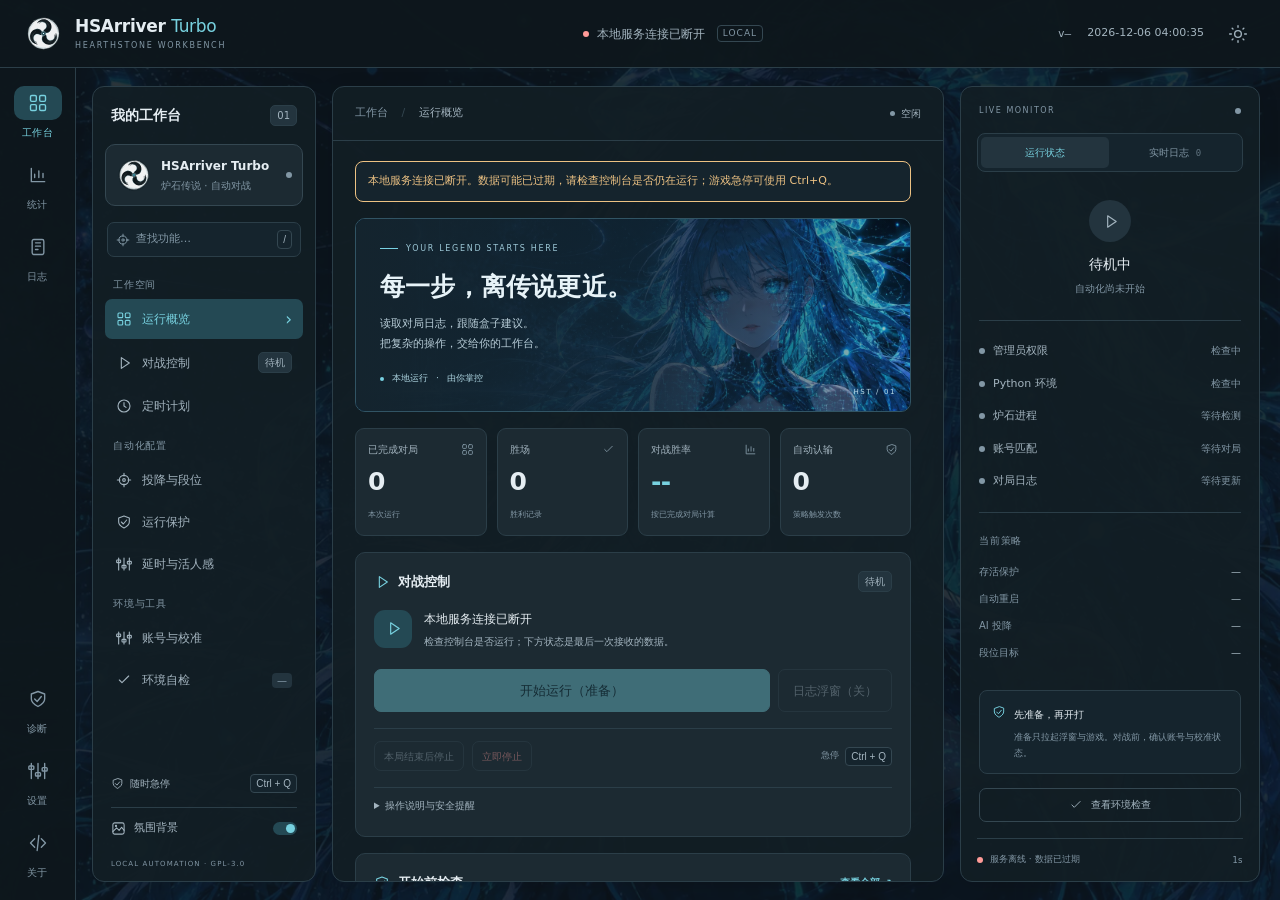
==== web/index.html @ f19032ee "docs: 标注公开库出处并纳入本地开发改动 本仓库为 HSLegendArriver 的衍生版本，上游来源： https://github.com/Donald-Yip/HSArriver-Turb" ====
<!DOCTYPE html>
<!-- Generated entry point: edit workbench.html/css/js, then run tools/build_web.py. -->
<html lang="zh-CN" data-theme="dark">
<head>
<meta charset="utf-8">
<meta name="viewport" content="width=device-width, initial-scale=1">
<meta name="theme-color" content="#10191e">
<meta name="description" content="HSArriver Turbo 炉石自动化本地工作台：对战控制、定时计划、环境检查与实时日志。">
<title>HSArriver Turbo · 工作台</title>
<link rel="icon" type="image/svg+xml" href="[data-uri]">
<style>/* OASX-inspired tinted surfaces, 8pt rhythm, and independent workbench panes. */
:root {
  color-scheme: dark;
  --bg: #0d161c;
  --header: rgba(14, 23, 29, .96);
  --panel: rgba(19, 30, 37, .94);
  --card: rgba(29, 43, 51, .96);
  --panel2: #23343e;
  --input: #15242d;
  --overlay: #2b3d48;
  --border: #344751;
  --border-soft: #2b3e48;
  --text: #e5edf2;
  --muted: #a3b4bf;
  --subtle: #8297a5;
  --accent: #77d1df;
  --accent-ink: #0c3039;
  --accent-soft: #244954;
  --green: #6fd6a4;
  --red: #ff9b98;
  --amber: #edc283;
  --blue: #86bff2;
  --gold: var(--accent);
  --gold-bright: var(--accent);
  --radius: 12px;
  --shadow: 0 4px 20px rgba(0, 0, 0, .12);
  --backdrop: url("[data-uri]");
}
:root[data-theme="light"] {
  color-scheme: light;
  --bg: #f0f5f7;
  --header: rgba(248, 251, 252, .97);
  --panel: rgba(246, 250, 251, .96);
  --card: rgba(255, 255, 255, .98);
  --panel2: #eaf0f3;
  --input: #f2f6f8;
  --overlay: #ffffff;
  --border: #c4d2da;
  --border-soft: #dae3e8;
  --text: #21333e;
  --muted: #536a78;
  --subtle: #647a88;
  --accent: #17667a;
  --accent-ink: #ffffff;
  --accent-soft: #dbeef2;
  --green: #18784b;
  --red: #bf3c39;
  --amber: #946017;
  --blue: #2866ad;
  --shadow: 0 3px 16px rgba(28, 48, 60, .045);
}
* { box-sizing: border-box; }
html, body { margin: 0; width: 100%; height: 100%; }
body { background: var(--bg); color: var(--text); font: 14px/1.5 "Segoe UI", "Microsoft YaHei", "PingFang SC", system-ui, sans-serif; overflow: hidden; -webkit-font-smoothing: antialiased; }
button, input, select, textarea { font: inherit; }
button { cursor: pointer; }
button, a, input, select, summary { -webkit-tap-highlight-color: transparent; }
button { color: inherit; }
a { color: var(--accent); text-decoration: none; }
a:hover { text-decoration: underline; }
button:focus-visible, a:focus-visible, summary:focus-visible { outline: 2px solid var(--accent); outline-offset: 4px; }
[hidden] { display: none !important; }
h1, h2, p { margin: 0; }
svg.icon { width: 20px; height: 20px; fill: none; stroke: currentColor; stroke-width: 1.65; stroke-linecap: round; stroke-linejoin: round; flex: none; }
.icon-defs { position: absolute; width: 0; height: 0; overflow: hidden; }
.app-backdrop { position: fixed; inset: 0; background: var(--backdrop) right center / cover no-repeat; opacity: .14; pointer-events: none; }
.skip-link { position: fixed; top: -100px; left: 80px; z-index: 200; padding: 12px 18px; background: var(--overlay); border-radius: 8px; }
.skip-link:focus { top: 12px; }
.app-header { position: relative; z-index: 2; height: 68px; display: flex; align-items: center; gap: 24px; padding: 0 24px; background: var(--header); border-bottom: 1px solid var(--border-soft); }
.brand { display: flex; align-items: center; gap: 12px; min-width: 264px; }
.brand-mark { position: relative; display: grid; place-items: center; width: 35px; height: 35px; font-size: 24px; font-weight: 750; line-height: 1; color: var(--accent); border: 1px solid var(--accent); border-radius: 10px; }
.brand-spark { position: absolute; width: 5px; height: 5px; border-radius: 2px; background: var(--accent); right: -3px; top: -2px; }
.brand strong { display: block; font-size: 17px; font-weight: 650; letter-spacing: -.3px; line-height: 1.3; }
.brand strong span { color: var(--accent); font-weight: 500; }
.brand-caption { display: block; margin-top: 3px; font-size: 8px; color: var(--subtle); letter-spacing: 1.7px; }
.header-center { margin: 0 auto; display: flex; align-items: center; gap: 8px; color: var(--muted); font-size: 12px; }
.connection-dot, .state-dot, .live-dot, .hero-dot { width: 6px; height: 6px; display: inline-block; border-radius: 50%; background: var(--subtle); flex: none; }
.connection-dot.online, .state-dot.ok, .live-dot.online { background: var(--green); }
.connection-dot.offline, .state-dot.bad { background: var(--red); }
.state-dot.warn { background: var(--amber); }
.local-tag { border: 1px solid var(--border); color: var(--subtle); font-size: 9px; letter-spacing: 1px; padding: 1px 5px; border-radius: 4px; margin-left: 4px; }
.header-right { display: flex; align-items: center; gap: 16px; }
.clock { color: var(--muted); font-size: 11px; font-variant-numeric: tabular-nums; white-space: nowrap; }
.ver-chip { color: var(--accent); font: 11px/1.4 Consolas, monospace; white-space: nowrap; }
.ver-chip.muted { color: var(--muted); }
.icon-button { width: 36px; height: 36px; display: inline-flex; align-items: center; justify-content: center; background: transparent; border: 1px solid transparent; border-radius: 8px; color: var(--muted); padding: 0; }
.icon-button:hover { color: var(--accent); background: var(--accent-soft); }
.mobile-menu { display: none; }
.app-layout { position: relative; display: flex; height: calc(100dvh - 68px); }
.nav-rail { width: 76px; flex: none; display: flex; flex-direction: column; justify-content: space-between; align-items: center; padding: 18px 8px 16px; background: var(--header); border-right: 1px solid var(--border-soft); }
.rail-main, .rail-bottom { display: flex; flex-direction: column; gap: 14px; width: 100%; }
.rail-item { border: 0; background: transparent; padding: 0; color: var(--subtle); display: flex; align-items: center; flex-direction: column; gap: 5px; min-height: 58px; }
.rail-item > span { display: flex; justify-content: center; align-items: center; width: 48px; height: 34px; border-radius: 10px; transition: background .15s; }
.rail-item small { font-size: 10px; letter-spacing: .2px; }
.rail-item:hover { color: var(--text); }
.rail-item:hover > span { background: var(--panel2); }
.rail-item.active { color: var(--accent); }
.rail-item.active > span { background: var(--accent-soft); }
.workbench-layout { display: grid; grid-template-columns: 224px minmax(0, 1fr) 300px; gap: 16px; padding: 18px 20px 18px 16px; width: calc(100% - 76px); min-width: 0; }
.workbench-layout.logs-wide { grid-template-columns: 224px minmax(0, 1fr); }
.panel { min-width: 0; border: 1px solid var(--border-soft); border-radius: var(--radius); background: var(--panel); box-shadow: var(--shadow); }
.catalog { padding: 18px 12px 12px; display: flex; flex-direction: column; min-height: 0; overflow-y: auto; }
.catalog-heading { display: flex; align-items: center; justify-content: space-between; padding: 0 6px 18px; }
.catalog-heading h2 { font-size: 14px; font-weight: 600; }
.quiet-tag { padding: 2px 6px; background: var(--panel2); border: 1px solid var(--border-soft); border-radius: 5px; font-size: 10px; color: var(--muted); font-weight: 400; white-space: nowrap; }
.script-tile { display: flex; align-items: center; gap: 9px; border: 1px solid var(--border); background: var(--card); border-radius: 10px; width: 100%; padding: 12px 10px; text-align: left; }
.script-tile:hover { border-color: var(--accent); }
.script-logo { display: grid; place-items: center; width: 32px; height: 34px; border: 1px solid var(--border); border-radius: 7px; font-size: 12px; font-weight: 700; color: var(--accent); background: var(--accent-soft); }
.script-copy { flex: 1; min-width: 0; }
.script-copy strong { font-size: 12px; font-weight: 600; display: block; }
.script-copy small { display: block; font-size: 10px; color: var(--subtle); margin-top: 3px; }
.catalog-search { display: flex; align-items: center; gap: 6px; margin: 16px 2px 10px; padding: 7px 8px; background: var(--input); border: 1px solid var(--border-soft); border-radius: 7px; color: var(--subtle); }
.catalog-search .icon { width: 14px; height: 14px; }
.catalog-search input { width: 100%; min-width: 0; border: 0; padding: 0; background: transparent; outline: 0; font-size: 11px; color: var(--text); }
.catalog-search:focus-within { border-color: var(--accent); }
kbd { font: 10px/1.5 "Segoe UI", sans-serif; padding: 1px 5px; background: var(--input); border: 1px solid var(--border); border-radius: 4px; color: var(--muted); white-space: nowrap; }
.catalog-group { margin-top: 10px; }
.group-label { display: block; color: var(--subtle); font-size: 10px; font-weight: 500; letter-spacing: .8px; margin: 0 8px 7px; }
.nav-item { width: 100%; display: flex; align-items: center; gap: 10px; border: 1px solid transparent; border-radius: 7px; background: transparent; text-align: left; padding: 10px 10px; margin: 2px 0; font-size: 12px; color: var(--muted); }
.nav-item .icon { width: 16px; height: 16px; }
.nav-item:hover { background: var(--panel2); color: var(--text); }
.nav-item.active { background: var(--accent-soft); color: var(--accent); }
.nav-arrow, .nav-item .quiet-tag, .nav-badge, .nav-marker { margin-left: auto; }
.nav-arrow { font-size: 17px; line-height: 1; }
.nav-badge { font-size: 10px; background: var(--panel2); border-radius: 4px; color: var(--subtle); padding: 0 5px; }
.nav-badge.bad { color: var(--red); }
.nav-badge.ok { color: var(--green); }
.nav-marker { width: 5px; height: 5px; border-radius: 50%; background: var(--accent); }
.nav-empty { font-size: 12px; color: var(--subtle); text-align: center; padding: 28px 4px; }
.catalog-footer { margin-top: auto; padding: 24px 6px 0; }
.shortcut-note { display: flex; align-items: center; gap: 6px; color: var(--muted); font-size: 10px; padding-bottom: 14px; border-bottom: 1px solid var(--border-soft); }
.shortcut-note .icon { width: 13px; height: 13px; }
.shortcut-note kbd { margin-left: auto; }
.appearance-toggle { display: flex; width: 100%; align-items: center; gap: 8px; padding: 12px 0 6px; background: none; border: 0; color: var(--muted); font-size: 11px; }
.appearance-toggle .icon { width: 15px; height: 15px; }
.mini-switch { width: 24px; height: 13px; border-radius: 20px; background: var(--border); margin-left: auto; position: relative; }
.mini-switch::after { content: ""; position: absolute; background: var(--muted); width: 9px; height: 9px; border-radius: 50%; top: 2px; left: 2px; transition: left .15s; }
.appearance-toggle[aria-pressed="true"] .mini-switch { background: var(--accent-soft); }
.appearance-toggle[aria-pressed="true"] .mini-switch::after { left: 13px; background: var(--accent); }
.catalog-credit { padding-top: 16px; font-size: 7px; letter-spacing: 1.1px; color: var(--subtle); }
.workspace { display: flex; flex-direction: column; min-height: 0; overflow: hidden; }
.workspace-heading { display: flex; align-items: center; justify-content: space-between; gap: 12px; min-height: 54px; padding: 0 22px; border-bottom: 1px solid var(--border-soft); flex: none; }
.breadcrumb { font-size: 11px; color: var(--subtle); white-space: nowrap; }
.breadcrumb span { margin: 0 10px; color: var(--border); }
.breadcrumb b { font-weight: 500; color: var(--muted); }
.pill { display: flex; align-items: center; gap: 6px; font-size: 10px; color: var(--muted); white-space: nowrap; }
.pill .dot { width: 5px; height: 5px; border-radius: 50%; background: var(--subtle); flex: none; }
.pill.waiting .dot { background: var(--blue); }
.pill.playing .dot, .pill.finished .dot { background: var(--green); }
.pill.stopping .dot { background: var(--amber); }
.pill.playing .dot { animation: pulse 1.8s infinite; }
.workspace-scroll { padding: 20px 22px 12px; flex: 1; min-height: 0; overflow: auto; scrollbar-gutter: stable; scroll-behavior: smooth; }
.workspace-scroll > [data-view], .workspace-scroll > .card { margin-bottom: 16px; }
.view-heading { padding: 3px 0 24px; }
.view-heading h1 { font-size: 24px; font-weight: 600; letter-spacing: -.5px; margin: 7px 0; }
.view-heading p { font-size: 12px; color: var(--muted); }
.eyebrow { font-size: 9px; letter-spacing: 1.5px; font-weight: 500; color: var(--subtle); }
.hero { position: relative; min-height: 194px; overflow: hidden; border-radius: 10px; border: 1px solid #315464; background: #102330; padding: 24px; color: #e7f3f8; }
.hero::before { content: ""; position: absolute; inset: 0; background: var(--backdrop) 72% 42% / cover no-repeat; opacity: .8; }
.hero::after { content: ""; position: absolute; inset: 0; background: linear-gradient(90deg, #14242e 0%, rgba(18, 36, 48, .97) 24%, rgba(17, 38, 53, .8) 54%, rgba(14, 30, 43, .05) 100%); }
.hero-copy { position: relative; z-index: 1; max-width: 86%; }
.hero .eyebrow { display: flex; align-items: center; gap: 8px; font-size: 8px; color: #9cc7d6; letter-spacing: 1.7px; }
.tiny-line { display: inline-block; width: 18px; height: 1px; background: #78d1e2; }
.hero h1 { margin: 14px 0 10px; font-size: 25px; font-weight: 600; letter-spacing: .2px; line-height: 1.4; }
.hero p { color: #b8cdd8; font-size: 11px; line-height: 1.85; }
.hero-meta { margin-top: 18px; display: flex; align-items: center; gap: 8px; font-size: 9px; color: #acd3df; }
.hero-dot { width: 4px; height: 4px; background: #78d1e2; }
.hero-watermark { position: absolute; z-index: 1; right: 14px; bottom: 13px; color: #bbdce8; font-size: 7px; letter-spacing: 1.6px; }
.metrics { display: grid; grid-template-columns: repeat(4, minmax(0, 1fr)); gap: 10px; }
.metric { background: var(--card); border: 1px solid var(--border-soft); padding: 13px 12px 12px; border-radius: 9px; }
.metric-label { display: flex; align-items: center; justify-content: space-between; gap: 4px; font-size: 10px; color: var(--muted); }
.metric-label .icon { width: 13px; height: 13px; color: var(--subtle); }
.metric strong { display: block; font-size: 25px; font-weight: 600; letter-spacing: -.6px; margin: 6px 0 2px; font-variant-numeric: tabular-nums; }
.metric:nth-child(3) strong { color: var(--accent); }
.metric-caption { color: var(--subtle); font-size: 8px; }
.card { border-radius: 10px; border: 1px solid var(--border-soft); background: var(--card); padding: 18px; min-width: 0; }
.card-title { display: flex; align-items: center; justify-content: space-between; flex-wrap: wrap; gap: 10px; margin-bottom: 16px; font-size: 13px; font-weight: 600; letter-spacing: 0; }
.card-title > span:first-child { display: inline-flex; align-items: center; gap: 8px; }
.card-title .icon { width: 16px; height: 16px; color: var(--accent); }
.control-message { display: flex; align-items: center; gap: 12px; margin: 4px 0 20px; }
.control-message strong { font-size: 12px; font-weight: 500; }
.control-message p { margin-top: 5px; font-size: 10px; color: var(--muted); }
.control-orb { display: flex; align-items: center; justify-content: center; width: 38px; height: 38px; border-radius: 11px; background: var(--accent-soft); color: var(--accent); flex: none; }
.control-orb .icon { width: 17px; height: 17px; }
.control-orb.running { color: var(--green); }
.btn { min-height: 38px; padding: 8px 14px; border: 1px solid transparent; border-radius: 7px; display: inline-flex; align-items: center; justify-content: center; gap: 8px; font-size: 12px; font-weight: 500; transition: background .12s, border-color .12s; color: var(--text); background: var(--panel2); }
.btn:hover { text-decoration: none; background: var(--overlay); }
.btn-primary { background: var(--accent); color: var(--accent-ink); border-color: var(--accent); }
.btn-primary:hover:not(:disabled) { filter: brightness(1.08); background: var(--accent); }
.btn-ghost { background: transparent; color: var(--muted); border-color: var(--border); }
.btn-ghost:hover:not(:disabled) { color: var(--text); border-color: var(--accent); background: var(--accent-soft); }
.btn-danger { border-color: var(--border); background: transparent; color: var(--red); }
.btn-danger:hover:not(:disabled) { border-color: var(--red); }
.btn-warn { color: var(--amber); border-color: var(--border); }
.btn-big { min-height: 43px; padding: 10px 22px; font-size: 13px; }
.btn-small { min-height: 30px; padding: 5px 9px; font-size: 10px; }
.btn:disabled, button:disabled { cursor: not-allowed; opacity: .4; filter: none; }
.btn-row { display: flex; align-items: center; gap: 8px; flex-wrap: wrap; }
.control-actions .btn-primary { flex: 1; }
.control-actions .btn-ghost { min-height: 43px; }
.control-secondary { border-top: 1px solid var(--border-soft); margin-top: 16px; padding-top: 12px; display: flex; align-items: center; justify-content: space-between; gap: 10px; flex-wrap: wrap; }
.emergency-key { font-size: 9px; color: var(--subtle); display: flex; align-items: center; gap: 6px; }
.text-button { background: none; border: 0; padding: 3px 0; color: var(--accent); font-size: 10px; }
.text-button:hover { text-decoration: underline; }
.help-details { border-top: 1px solid var(--border-soft); margin-top: 16px; padding-top: 10px; font-size: 10px; color: var(--muted); }
.help-details summary { cursor: pointer; min-height: 20px; }
.help-details p { padding-top: 8px; line-height: 1.8; font-size: 11px; }
.readiness-list { margin: -6px 0 -8px; }
.readiness-item { display: flex; align-items: center; gap: 10px; width: 100%; padding: 12px 0; border: 0; border-bottom: 1px solid var(--border-soft); background: none; text-align: left; }
.readiness-item:last-child { border-bottom: 0; }
.readiness-item:hover strong { color: var(--accent); }
.step-index { display: grid; place-items: center; flex: none; width: 26px; height: 28px; border: 1px solid var(--border); border-radius: 6px; font: 10px Consolas, monospace; color: var(--subtle); }
.step-index.ok { border-color: var(--green); color: var(--green); }
.step-index.bad { border-color: var(--red); color: var(--red); }
.readiness-item > span:nth-child(2) { flex: 1; min-width: 0; }
.readiness-item strong { font-size: 11px; font-weight: 500; display: block; }
.readiness-item small { display: block; margin-top: 3px; font-size: 9px; color: var(--subtle); }
.step-status { font-size: 9px; color: var(--subtle); white-space: nowrap; }
.step-status.ok { color: var(--green); }
.step-status.bad { color: var(--red); }
.chevron { font-size: 18px; color: var(--subtle); }
.current-config { display: flex; align-items: center; justify-content: space-between; gap: 12px; }
.current-config > div { min-width: 0; }
.current-config .eyebrow { font-size: 7px; letter-spacing: 1.4px; }
.current-config strong { font-size: 11px; font-weight: 500; display: block; margin: 5px 0 4px; }
.path-text { display: block; overflow: hidden; text-overflow: ellipsis; white-space: nowrap; font-size: 9px; color: var(--subtle); }
.field { display: block; margin-bottom: 16px; min-width: 0; }
.field-label { display: block; margin-bottom: 7px; font-size: 12px; font-weight: 500; color: var(--text); }
.field-hint { display: block; margin-top: 7px; font-size: 10px; color: var(--muted); line-height: 1.75; overflow-wrap: anywhere; }
.field-hint.ok { color: var(--green); }
.field-hint.bad { color: var(--red); }
input[type="text"], input[type="datetime-local"], input[type="number"], select, textarea, .log-filter-row input { width: 100%; color: var(--text); background: var(--input); border: 1px solid var(--border); border-radius: 7px; padding: 10px 11px; font-size: 12px; outline: none; transition: border-color .15s; }
input::placeholder, textarea::placeholder { color: var(--subtle); opacity: 1; }
input:focus, select:focus, textarea:focus { border-color: var(--accent); box-shadow: 0 0 0 2px var(--accent-soft); }
input:disabled, select:disabled { opacity: .5; cursor: not-allowed; }
input[type="checkbox"] { accent-color: var(--accent); width: 14px; height: 14px; margin: 0; flex: none; }
.input-row { display: flex; gap: 8px; }
.input-row input { flex: 1; min-width: 0; }
.input-row .btn { white-space: nowrap; }
.form-grid { display: grid; grid-template-columns: repeat(2, minmax(0, 1fr)); gap: 0 16px; }
.form-grid .full { grid-column: 1 / -1; }
.optional { color: var(--subtle); font-size: 10px; font-weight: 400; margin-left: 4px; }
.status-note { font-size: 10px; color: var(--muted); margin-top: 16px; border: 1px solid var(--border-soft); padding: 10px 12px; border-radius: 7px; background: var(--input); line-height: 1.75; overflow-wrap: anywhere; }
.hint-line { font-size: 11px; color: var(--muted); margin-top: 12px; line-height: 1.8; }
.section-description { color: var(--muted); font-size: 11px; margin: -4px 0 20px; }
.switch-label { display: inline-flex; align-items: center; gap: 8px; font-size: 11px; font-weight: 400; color: var(--muted); cursor: pointer; }
.switch-label input[role="switch"] { appearance: none; width: 32px; height: 19px; border: 1px solid var(--border); border-radius: 999px; background: var(--input); position: relative; cursor: pointer; }
.switch-label input[role="switch"]::after { content: ""; position: absolute; width: 11px; height: 11px; border-radius: 50%; background: var(--subtle); top: 3px; left: 3px; transition: left .15s; }
.switch-label input:checked { background: var(--accent-soft); border-color: var(--accent); }
.switch-label input:checked::after { left: 16px; background: var(--accent); }
.toggle-row { display: flex; align-items: center; justify-content: space-between; margin-bottom: 16px; padding-top: 8px; }
.toggle-row strong { font-size: 12px; font-weight: 500; }
.toggle-row small { display: block; font-size: 10px; color: var(--muted); margin-top: 3px; }
.calibration-visual { height: 130px; margin: 4px 0 16px; position: relative; border-radius: 6px; background: var(--input); display: flex; align-items: center; justify-content: center; flex-direction: column; gap: 10px; color: var(--accent); }
.calibration-visual .icon { width: 30px; height: 30px; stroke-width: 1; }
.calibration-visual > span:not(.calibration-corner) { color: var(--subtle); font-size: 10px; letter-spacing: .6px; }
.calibration-corner { position: absolute; width: 14px; height: 14px; border: solid var(--accent); opacity: .65; }
.calibration-corner.tl { top: 15px; left: 15px; border-width: 1px 0 0 1px; }.calibration-corner.tr { top: 15px; right: 15px; border-width: 1px 1px 0 0; }.calibration-corner.bl { bottom: 15px; left: 15px; border-width: 0 0 1px 1px; }.calibration-corner.br { bottom: 15px; right: 15px; border-width: 0 1px 1px 0; }
.key-guide { display: flex; flex-wrap: wrap; gap: 18px; margin-top: 16px; color: var(--muted); font-size: 10px; }
.schedule-intro { display: flex; align-items: center; gap: 16px; margin: 4px 0 26px; color: var(--muted); font-size: 12px; }
.schedule-intro .icon { width: 34px; height: 34px; color: var(--accent); stroke-width: 1.3; }
.schedule-intro strong { color: var(--text); font-weight: 500; }
.subrow, .countdown-row { display: flex; gap: 10px; flex-wrap: wrap; font-size: 11px; color: var(--muted); margin-top: 12px; }
.chip { display: inline-flex; padding: 4px 7px; border: 1px solid var(--border); border-radius: 5px; color: var(--accent); font-size: 10px; font-weight: 400; }
.chip.amber { color: var(--amber); }
.banner { border-radius: 8px; padding: 10px 12px; margin-bottom: 16px; display: flex; gap: 10px; align-items: flex-start; font-size: 11px; line-height: 1.7; background: var(--input); }
.banner-warn { border: 1px solid var(--amber); color: var(--amber); }
.banner-err { border: 1px solid var(--red); color: var(--red); }
.banner-ok { border: 1px solid var(--green); color: var(--green); }
.banner b { font-weight: 600; }
.check-list { display: flex; flex-direction: column; gap: 8px; margin-top: 16px; }
.check-item { display: grid; grid-template-columns: 18px minmax(100px, 1fr); gap: 4px 8px; border: 1px solid var(--border-soft); border-left: 2px solid var(--border); border-radius: 7px; padding: 10px; font-size: 11px; background: var(--input); }
.check-item.ok { border-left-color: var(--green); }.check-item.warn { border-left-color: var(--amber); }.check-item.bad { border-left-color: var(--red); }
.check-label { color: var(--text); font-weight: 500; }.check-detail, .check-hint { grid-column: 2 / -1; color: var(--muted); overflow-wrap: anywhere; font-size: 10px; }
.check-hint { color: var(--amber); }.check-item.bad .check-hint { color: var(--red); }
.check-admin-action { grid-column: 2 / -1; display: flex; align-items: center; gap: 10px; flex-wrap: wrap; margin-top: 6px; }
.check-admin-action > span { font-size: 10px; color: var(--muted); }
.surrender-decks { display: flex; flex-direction: column; gap: 12px; margin-bottom: 16px; }
.sdeck { background: var(--input); border: 1px solid var(--border-soft); border-radius: 8px; padding: 12px; }
.sdeck.bad { border-color: var(--red); }.sdeck.collapsed { padding: 10px 12px; }
.sdeck-head { display: flex; align-items: center; flex-wrap: wrap; gap: 8px; margin-bottom: 12px; min-width: 0; }.sdeck.collapsed .sdeck-head { margin-bottom: 0; }
.sdeck-toggle, .scond-del { background: var(--panel2); color: var(--muted); border: 1px solid var(--border); border-radius: 5px; width: 24px; height: 26px; padding: 0; }
.sdeck-toggle:hover { color: var(--accent); }.scond-del:hover { color: var(--red); }
.sdeck-title { font-size: 11px; color: var(--text); font-weight: 500; max-width: 65%; overflow: hidden; text-overflow: ellipsis; white-space: nowrap; }
.sdeck-summary { display: none; width: 100%; font-size: 10px; color: var(--muted); overflow: hidden; text-overflow: ellipsis; white-space: nowrap; order: 2; }
.sdeck.collapsed .sdeck-summary { display: block; }.sdeck.collapsed .sdeck-body { display: none; }
.sdeck-hit { font-size: 10px; color: var(--red); }.sdeck-head > .btn { margin-left: auto; }
.sdeck-row { display: flex; gap: 10px; flex-wrap: wrap; }.sdeck-row .field { margin-bottom: 10px; }.sdeck-row .grow { flex: 1; min-width: 140px; }
.sdeck-empty { color: var(--subtle); font-size: 11px; padding: 14px 4px; }
.sgroup { border: 1px solid var(--border-soft); border-radius: 7px; padding: 8px; background: var(--panel); }
.sgroup[data-depth="0"] { border: 0; padding: 0; background: transparent; }
.sgroup-head { display: flex; align-items: center; flex-wrap: wrap; gap: 6px; margin-bottom: 8px; }
.sgroup-op { width: auto; padding: 6px 8px; font-size: 11px; }.sgroup-tip { color: var(--amber); font-size: 9px; }.sgroup-spacer { flex: 1; }
.sgroup-body { display: flex; flex-direction: column; gap: 8px; padding-left: 8px; border-left: 1px solid var(--border); }
.scond { display: grid; grid-template-columns: minmax(120px, 1fr) 26px; gap: 7px; padding: 9px; background: var(--card); border: 1px solid var(--border-soft); border-radius: 7px; }
.scond > select, .scard-wrap, .scond-turn { grid-column: 1; }.scond-del { grid-column: 2; grid-row: 1; }
.scond select, .scond input { padding: 7px 8px; font-size: 11px; }.scond-type { width: 100%; }
.scard-wrap { position: relative; display: flex; flex-wrap: wrap; align-items: center; gap: 5px; min-width: 0; }.scard-wrap input { flex: 1; min-width: 90px; }
.scond-id { font: 9px Consolas, monospace; color: var(--muted); }.scond-id.hit { color: var(--green); }.scond-multi { color: var(--amber); font-size: 9px; }
.scond-turn { display: flex; align-items: center; gap: 5px; color: var(--muted); font-size: 10px; }.scond-turn input { width: 58px; }
.scond-badge { color: var(--amber); font-size: 10px; }.scond-raw { font: 9px Consolas, monospace; overflow-wrap: anywhere; }.scond-note { font-size: 9px; color: var(--muted); }
.scard-menu { position: absolute; z-index: 30; top: 100%; left: 0; right: 0; display: none; margin-top: 4px; background: var(--overlay); border: 1px solid var(--border); border-radius: 8px; max-height: 240px; overflow: auto; box-shadow: var(--shadow); }.scard-menu.open { display: block; }
.scard-item { display: flex; justify-content: space-between; gap: 8px; padding: 9px; font-size: 11px; cursor: pointer; border-bottom: 1px solid var(--border-soft); }.scard-item:hover, .scard-item.active { background: var(--accent-soft); }
.scard-item .cname { overflow: hidden; text-overflow: ellipsis; }.scard-item .cid { color: var(--subtle); font-size: 9px; }.scard-empty, .scard-loading { color: var(--muted); font-size: 11px; padding: 12px; }
.surrender-json { margin-top: 16px; }.surrender-json textarea { min-height: 220px; font: 11px/1.7 Consolas, monospace; resize: vertical; margin-bottom: 8px; }
.surrender-status .sd { display: block; color: var(--muted); }.surrender-status .ok { color: var(--green); }.surrender-status .no { color: var(--muted); }.surrender-status .fire { color: var(--red); }
.monitor { display: flex; flex-direction: column; min-height: 0; padding: 18px 16px 0; overflow: hidden; }
.monitor-heading { display: flex; justify-content: space-between; align-items: center; margin: 0 2px 16px; }.monitor-heading .eyebrow { font-size: 8px; }
.segmented-tabs { display: flex; padding: 3px; border: 1px solid var(--border-soft); background: var(--input); border-radius: 8px; gap: 3px; flex: none; }
.segmented-tabs button { flex: 1; border: 0; background: none; color: var(--subtle); font-size: 10px; border-radius: 5px; padding: 8px 4px; white-space: nowrap; }.segmented-tabs button.active { background: var(--panel2); color: var(--accent); }.segmented-tabs button:hover { color: var(--text); }
.segmented-tabs button span { font: 9px Consolas, monospace; margin-left: 3px; opacity: .7; }
.monitor-scroll { min-height: 0; overflow: auto; padding: 0 2px; flex: 1; }
.monitor-session { text-align: center; padding: 28px 0 24px; border-bottom: 1px solid var(--border-soft); }.monitor-session-icon { width: 42px; height: 42px; display: flex; align-items: center; justify-content: center; border-radius: 50%; background: var(--panel2); color: var(--muted); margin: 0 auto 12px; }.monitor-session-icon .icon { width: 17px; height: 17px; }
.monitor-session strong { display: block; font-size: 14px; font-weight: 500; }.monitor-session p { color: var(--subtle); font-size: 10px; margin-top: 6px; }
.health-rows { padding: 14px 0; border-bottom: 1px solid var(--border-soft); }.health-rows > div { display: flex; align-items: baseline; gap: 10px; justify-content: space-between; padding: 8px 0; font-size: 11px; }.health-rows > div > span { display: flex; align-items: center; gap: 8px; color: var(--muted); flex: none; }.health-rows b { color: var(--subtle); font-size: 10px; font-weight: 400; text-align: right; overflow-wrap: anywhere; }.health-rows b.ok { color: var(--green); }.health-rows b.bad { color: var(--red); }.health-rows b.warn { color: var(--amber); }
.monitor-config { padding: 20px 0 10px; }.monitor-config .group-label { margin-left: 0; margin-bottom: 10px; }.monitor-config > div { display: flex; justify-content: space-between; gap: 12px; font-size: 10px; color: var(--subtle); padding: 6px 0; }.monitor-config b { font-weight: 400; color: var(--muted); text-align: right; }
.monitor-tip { display: flex; align-items: flex-start; gap: 8px; padding: 12px; border: 1px solid var(--border-soft); background: var(--input); border-radius: 8px; margin: 14px 0; }.monitor-tip .icon { width: 14px; height: 14px; color: var(--accent); margin-top: 2px; }.monitor-tip strong { font-size: 10px; font-weight: 500; }.monitor-tip p { font-size: 9px; color: var(--subtle); margin-top: 5px; line-height: 1.8; }
.monitor-check { width: 100%; font-size: 10px; min-height: 34px; margin-bottom: 20px; }.monitor-check .icon { width: 14px; height: 14px; }
.monitor-footer { border-top: 1px solid var(--border-soft); display: flex; align-items: center; gap: 7px; min-height: 43px; color: var(--subtle); font-size: 9px; flex: none; }.monitor-footer > span:last-child { margin-left: auto; font: 9px Consolas, monospace; }
.monitor-logs-host { flex: 1; min-height: 0; display: flex; flex-direction: column; padding-top: 12px; }
.log-card { display: flex; flex-direction: column; min-height: 0; flex: 1; }
.log-toolbar { display: flex; align-items: center; justify-content: space-between; gap: 8px; }.log-toolbar > div { display: flex; }.log-toolbar .icon-button { width: 29px; height: 29px; }.log-toolbar .icon { width: 14px; height: 14px; }
.autoscroll { display: flex; align-items: center; gap: 6px; color: var(--muted); font-size: 10px; cursor: pointer; }
.log-filter-row { display: grid; grid-template-columns: 1fr 85px; gap: 6px; margin: 8px 0 12px; }.log-filter-row input, .log-filter-row select { font-size: 10px; min-width: 0; padding: 7px; }
.log-box { min-height: 0; overflow-y: auto; flex: 1; border: 1px solid var(--border-soft); border-radius: 7px; background: var(--input); padding: 10px; font: 10px/1.9 Consolas, "Microsoft YaHei", monospace; overflow-wrap: anywhere; }
.log-line { display: grid; grid-template-columns: auto 1fr; gap: 0 6px; padding: 4px 0; border-bottom: 1px solid var(--border-soft); }.log-line:last-child { border-bottom: 0; }.log-time { font-size: 9px; color: var(--subtle); }.log-level { font-size: 8px; font-weight: 600; justify-self: start; color: var(--blue); }.log-msg { grid-column: 1 / -1; color: var(--muted); white-space: pre-wrap; }
.log-error .log-level, .log-error .log-msg { color: var(--red); }.log-warn .log-level { color: var(--amber); }.log-info .log-level { color: var(--green); }.log-debug .log-level { color: var(--subtle); }
.log-empty { flex: 1; display: flex; flex-direction: column; align-items: center; justify-content: center; text-align: center; min-height: 220px; color: var(--subtle); border: 1px dashed var(--border); border-radius: 7px; }.log-empty .icon { width: 30px; height: 30px; opacity: .6; margin-bottom: 14px; }.log-empty strong { font-size: 12px; font-weight: 400; }.log-empty p { font-size: 10px; margin-top: 6px; }
.log-footer { display: flex; align-items: center; justify-content: space-between; font-size: 9px; color: var(--subtle); min-height: 38px; }
#logPageHost .log-card { height: max(430px, calc(100dvh - 300px)); border: 1px solid var(--border-soft); border-radius: 10px; padding: 16px; background: var(--card); }
#logPageHost .log-filter-row { grid-template-columns: 1fr 120px; margin: 12px 0; }#logPageHost .log-filter-row input, #logPageHost .log-filter-row select { padding: 10px; font-size: 12px; }
#logPageHost .log-box { font-size: 12px; }#logPageHost .log-line { grid-template-columns: 70px 48px 1fr; gap: 10px; padding: 5px 0; }#logPageHost .log-msg { grid-column: auto; }#logPageHost .log-time { font-size: 11px; }#logPageHost .log-level { font-size: 10px; }
.distribution { display: flex; align-items: center; gap: 32px; padding: 20px 0; }.win-donut { width: 148px; height: 148px; border-radius: 50%; background: var(--border-soft); display: grid; place-items: center; flex: none; }.win-donut > span { display: flex; flex-direction: column; align-items: center; justify-content: center; width: 120px; height: 120px; border-radius: 50%; background: var(--card); }.win-donut strong { font-size: 23px; font-weight: 600; }.win-donut small { font-size: 10px; color: var(--muted); margin-top: 4px; }
.distribution-detail { flex: 1; min-width: 0; }.distribution-detail > div:not(.chart-track) { display: flex; align-items: center; gap: 8px; color: var(--muted); font-size: 11px; }.distribution-detail strong { margin-left: auto; color: var(--text); font-size: 13px; font-weight: 500; }.legend-dot { width: 6px; height: 6px; border-radius: 2px; background: var(--accent); }.legend-dot.loss { background: var(--subtle); }.chart-track { height: 6px; border-radius: 4px; background: var(--input); margin: 8px 0 20px; overflow: hidden; }.chart-track > span { display: block; height: 100%; background: var(--accent); transition: width .2s; width: 0; }.chart-track.loss > span { background: var(--subtle); }
.about-card { padding: 30px; }.about-logo { display: grid; place-items: center; width: 56px; height: 56px; color: var(--accent); border-radius: 14px; border: 1px solid var(--border); background: var(--accent-soft); font-size: 20px; font-weight: 600; margin-bottom: 24px; }.about-card h2 { font-size: 23px; font-weight: 600; margin: 10px 0 16px; }.about-card > p { color: var(--muted); font-size: 12px; line-height: 1.9; }.about-links { display: flex; flex-wrap: wrap; gap: 10px; margin: 26px 0; }.about-links .icon { width: 14px; height: 14px; }
.workspace-footer { display: flex; align-items: center; justify-content: space-between; gap: 12px; color: var(--subtle); font-size: 8px; padding: 12px 0 6px; }.workspace-footer a { display: flex; align-items: center; gap: 5px; color: var(--subtle); }.workspace-footer .icon { width: 10px; height: 10px; }.footer-dot { margin: 0 5px; }
#toasts { position: fixed; right: 24px; bottom: 24px; display: flex; flex-direction: column; gap: 8px; z-index: 100; pointer-events: none; }
.toast { max-width: 390px; padding: 13px 16px; border-radius: 9px; border: 1px solid var(--border); border-left: 3px solid var(--blue); background: var(--overlay); color: var(--text); box-shadow: 0 8px 28px rgba(0, 0, 0, .2); font-size: 12px; animation: slidein .2s; transition: opacity .25s, transform .25s; }.toast.ok { border-left-color: var(--green); }.toast.warn { border-left-color: var(--amber); }.toast.error { border-left-color: var(--red); }.toast.out { opacity: 0; transform: translateY(5px); }
.nav-scrim { position: fixed; inset: 68px 0 0; background: rgba(0, 0, 0, .55); border: 0; z-index: 9; }
.no-backdrop .app-backdrop { display: none; }.no-backdrop .hero::before { display: none; }.no-backdrop .hero::after { background: transparent; }.no-backdrop .hero { background: var(--accent-soft); color: var(--text); border-color: var(--border); }.no-backdrop .hero p, .no-backdrop .hero .eyebrow, .no-backdrop .hero-meta, .no-backdrop .hero-watermark { color: var(--muted); }
* { scrollbar-width: thin; scrollbar-color: var(--border) transparent; }
@keyframes pulse { 50% { box-shadow: 0 0 0 3px var(--accent-soft); } }
@keyframes slidein { from { opacity: 0; transform: translateY(8px); } }
@media (min-width: 1700px) { .workbench-layout { grid-template-columns: 248px minmax(0, 1fr) 344px; padding-right: clamp(24px, 5vw, 110px); }.workspace-scroll { padding: 24px 28px 16px; }.hero { min-height: 230px; padding: 30px; }.hero h1 { font-size: 31px; }.hero p { font-size: 12px; }.metric strong { font-size: 30px; }.card { padding: 22px; }.card-title { font-size: 14px; } }
@media (max-width: 1250px) { .workbench-layout { grid-template-columns: 204px minmax(0, 1fr) 260px; padding: 14px; gap: 12px; }.catalog { padding: 16px 10px 10px; }.workspace-scroll { padding: 18px 16px 10px; }.workspace-heading { padding: 0 16px; }.monitor { padding: 16px 12px 0; }.hero { padding: 20px; }.hero h1 { font-size: 23px; }.metric { padding: 12px 9px; }.metric-caption { font-size: 7px; }.header-center { display: none; }.header-right { margin-left: auto; } }
@media (max-width: 1090px) { .workbench-layout { grid-template-columns: 204px minmax(0, 1fr); }.monitor { display: none; }.metrics { gap: 12px; }.metric strong { font-size: 28px; }.hero { min-height: 208px; }.hero h1 { font-size: 26px; }.hero-copy { max-width: 75%; } }
@media (max-width: 760px) { .app-header { height: 60px; padding: 0 16px; gap: 10px; }.brand { min-width: 0; }.brand strong { font-size: 15px; }.brand-caption { font-size: 7px; letter-spacing: 1px; }.brand-mark { width: 30px; height: 30px; font-size: 20px; }.clock { display: none; }.header-right { gap: 10px; }.app-layout { height: calc(100dvh - 60px); }.nav-rail { width: 62px; padding: 14px 5px; }.rail-item > span { width: 42px; }.rail-item small { font-size: 9px; }.workbench-layout { width: calc(100% - 62px); display: flex; padding: 10px; gap: 0; }.workspace { flex: 1; }.catalog { position: fixed; z-index: 10; left: 70px; top: 70px; bottom: 10px; width: 234px; background: var(--bg); display: none; }.menu-open .catalog { display: flex; }.mobile-menu { display: inline-flex; }.nav-scrim { top: 60px; }.workspace-heading { min-height: 47px; padding: 0 14px; }.workspace-scroll { padding: 16px 14px 10px; }.hero { min-height: 190px; padding: 18px; }.hero h1 { font-size: 24px; }.hero-copy { max-width: 92%; }.hero .eyebrow { font-size: 7px; letter-spacing: 1px; }.metric strong { font-size: 26px; }.metrics { gap: 8px; }.metric { padding: 11px 9px; }.metric-label .icon { display: none; }.metric-label { font-size: 9px; }.card { padding: 16px; }.step-status { font-size: 8px; }.hero::after { background: linear-gradient(90deg, #14242e 0%, rgba(18, 36, 48, .9) 48%, rgba(14, 30, 43, .1) 100%); }.distribution { gap: 20px; }.win-donut { width: 128px; height: 128px; }.win-donut > span { width: 104px; height: 104px; } }
@media (max-width: 480px) { .brand-caption { display: none; }.brand { gap: 8px; }.brand strong { font-size: 13px; }.ver-chip { display: none; }.header-right { gap: 4px; }.nav-rail { width: 52px; }.workbench-layout { width: calc(100% - 52px); padding: 8px; }.rail-item > span { width: 38px; }.rail-item small { font-size: 8px; }.workspace-heading { padding: 0 12px; flex-wrap: wrap; gap: 4px; }.breadcrumb { font-size: 10px; }.breadcrumb span { margin: 0 6px; }.pill { font-size: 8px; }.workspace-scroll { padding: 12px 10px 8px; }.hero { padding: 16px; min-height: 182px; }.hero h1 { font-size: 20px; }.hero .eyebrow { font-size: 6px; }.hero p { font-size: 10px; }.hero-meta { font-size: 8px; }.metrics { grid-template-columns: repeat(2, 1fr); }.metric-label { font-size: 10px; }.metric-caption { font-size: 8px; }.card { padding: 14px; }.control-message { align-items: flex-start; gap: 8px; }.control-message strong { font-size: 11px; }.control-orb { width: 30px; height: 32px; }.control-actions .btn-primary { width: 100%; flex: auto; }.control-actions .btn-ghost { width: 100%; }.control-secondary .btn-row { flex-wrap: wrap; }.readiness-item { gap: 7px; flex-wrap: wrap; }.readiness-item small { font-size: 8px; }.step-status { margin-left: 33px; }.readiness-item > span:nth-child(2) { min-width: calc(100% - 40px); }.chevron { margin-left: auto; }.form-grid { grid-template-columns: 1fr; }.input-row { flex-wrap: wrap; }.input-row input { min-width: 100%; }.distribution { flex-direction: column; }.distribution-detail { width: 100%; }.about-card { padding: 20px; }.about-card h2 { font-size: 20px; }.workspace-footer { flex-wrap: wrap; }#logPageHost .log-line { grid-template-columns: auto 1fr; gap: 3px 8px; }#logPageHost .log-msg { grid-column: 1 / -1; }.toast { max-width: calc(100vw - 32px); }#toasts { right: 16px; bottom: 16px; }.view-heading h1 { font-size: 21px; } }
@media (prefers-reduced-motion: reduce) { *, *::before, *::after { animation: none !important; transition: none !important; scroll-behavior: auto !important; } }
@media (min-width: 1700px) { .workbench-layout.logs-wide { grid-template-columns: 248px minmax(0, 1fr); } }
@media (min-width: 761px) and (max-width: 1250px) { .workbench-layout.logs-wide { grid-template-columns: 204px minmax(0, 1fr); } }
/* User-supplied three-swirl / cyan-ring motif, redrawn as a scalable vector. */
.brand-mark, .script-logo, .about-logo { object-fit: contain; border: 0; border-radius: 50%; background: transparent; flex: none; }
.brand-mark { width: 39px; height: 39px; }
.script-logo { width: 36px; height: 36px; }
.about-logo { width: 76px; height: 76px; }
@media (max-width: 760px) { .brand-mark { width: 33px; height: 33px; } }
</style>
</head>
<body>
<svg class="icon-defs" xmlns="http://www.w3.org/2000/svg" aria-hidden="true">
  <symbol id="i-grid" viewBox="0 0 24 24"><rect x="3" y="3" width="7" height="7" rx="1.5"/><rect x="14" y="3" width="7" height="7" rx="1.5"/><rect x="3" y="14" width="7" height="7" rx="1.5"/><rect x="14" y="14" width="7" height="7" rx="1.5"/></symbol>
  <symbol id="i-chart" viewBox="0 0 24 24"><path d="M4 4v16h16M8 15v-4m5 4V7m5 8v-5"/></symbol>
  <symbol id="i-log" viewBox="0 0 24 24"><rect x="5" y="3" width="14" height="18" rx="2"/><path d="M9 7h6M9 11h6M9 15h3"/></symbol>
  <symbol id="i-settings" viewBox="0 0 24 24"><path d="M12 3v18M4 3v18M20 3v18"/><rect x="1" y="6" width="6" height="4" rx="1"/><rect x="9" y="14" width="6" height="4" rx="1"/><rect x="17" y="8" width="6" height="4" rx="1"/></symbol>
  <symbol id="i-shield" viewBox="0 0 24 24"><path d="M12 3 4 6v6c0 5 8 9 8 9s8-4 8-9V6zM8 12l3 3 5-6"/></symbol>
  <symbol id="i-clock" viewBox="0 0 24 24"><circle cx="12" cy="12" r="9"/><path d="M12 7v5l3 2"/></symbol>
  <symbol id="i-play" viewBox="0 0 24 24"><path d="m8 4 12 8-12 8z"/></symbol>
  <symbol id="i-arrow" viewBox="0 0 24 24"><path d="M5 12h14m-6-6 6 6-6 6"/></symbol>
  <symbol id="i-check" viewBox="0 0 24 24"><path d="m5 12 4 4L19 6"/></symbol>
  <symbol id="i-cross" viewBox="0 0 24 24"><path d="m6 6 12 12M18 6 6 18"/></symbol>
  <symbol id="i-target" viewBox="0 0 24 24"><circle cx="12" cy="12" r="7"/><circle cx="12" cy="12" r="2"/><path d="M12 2v4m0 12v4M2 12h4m12 0h4"/></symbol>
  <symbol id="i-code" viewBox="0 0 24 24"><path d="m8 7-5 5 5 5m8-10 5 5-5 5m-3-14-2 18"/></symbol>
  <symbol id="i-moon" viewBox="0 0 24 24"><path d="M20 15a9 9 0 0 1-11-11 9 9 0 1 0 11 11Z"/></symbol>
  <symbol id="i-sun" viewBox="0 0 24 24"><circle cx="12" cy="12" r="4"/><path d="M12 2v2m0 16v2M2 12h2m16 0h2M5 5l1 1m12 12 1 1M5 19l1-1M18 6l1-1"/></symbol>
  <symbol id="i-image" viewBox="0 0 24 24"><rect x="3" y="3" width="18" height="18" rx="3"/><circle cx="8" cy="8" r="1"/><path d="m3 17 6-6 4 4 4-5 4 5"/></symbol>
  <symbol id="i-menu" viewBox="0 0 24 24"><path d="M4 6h16M4 12h16M4 18h16"/></symbol>
  <symbol id="i-link" viewBox="0 0 24 24"><path d="M13 4h7v7m0-7L10 14M10 4H4v16h16v-6"/></symbol>
  <symbol id="i-refresh" viewBox="0 0 24 24"><path d="M20 10a8 8 0 0 0-14-4L3 9m0-6v6h6M4 14a8 8 0 0 0 14 4l3-3m0 6v-6h-6"/></symbol>
</svg>
<div class="app-backdrop" aria-hidden="true"></div>
<a class="skip-link" href="#workspace">跳到工作区</a>

<header class="app-header">
  <div class="brand"><img class="brand-mark" src="[data-uri]" alt="三旋青环标志"><div><strong>HSArriver <span>Turbo</span></strong><span class="brand-caption">HEARTHSTONE WORKBENCH</span></div></div>
  <div class="header-center"><span class="connection-dot" id="connectionDot"></span><span id="connectionText" role="status">正在连接本地服务</span><span class="local-tag">LOCAL</span></div>
  <div class="header-right"><div id="appVersion" class="ver-chip muted">v—</div><div id="clock" class="clock">--:--:--</div><button class="icon-button mobile-menu" id="btnMenu" type="button" aria-label="打开导航" aria-expanded="false"><svg class="icon"><use href="#i-menu"/></svg></button><button class="icon-button" id="btnTheme" type="button" aria-label="切换亮色主题" title="切换亮色 / 暗色主题"><svg class="icon"><use href="#i-sun"/></svg></button></div>
</header>

<div class="app-layout">
  <nav class="nav-rail" aria-label="主导航">
    <div class="rail-main"><button class="rail-item active" data-nav="overview" type="button" title="工作台"><span><svg class="icon"><use href="#i-grid"/></svg></span><small>工作台</small></button><button class="rail-item" data-nav="statistics" type="button" title="对战统计"><span><svg class="icon"><use href="#i-chart"/></svg></span><small>统计</small></button><button class="rail-item" data-nav="logs" type="button" title="日志中心"><span><svg class="icon"><use href="#i-log"/></svg></span><small>日志</small></button></div>
    <div class="rail-bottom"><button class="rail-item" data-nav="environment" type="button" title="环境检查"><span><svg class="icon"><use href="#i-shield"/></svg></span><small>诊断</small></button><button class="rail-item" data-nav="setup" type="button" title="基础设置"><span><svg class="icon"><use href="#i-settings"/></svg></span><small>设置</small></button><button class="rail-item" data-nav="about" type="button" title="使用说明"><span><svg class="icon"><use href="#i-code"/></svg></span><small>关于</small></button></div>
  </nav>

  <div class="workbench-layout">
    <aside class="catalog panel" id="catalog" aria-label="功能目录">
      <div class="catalog-heading"><h2>我的工作台</h2><span class="quiet-tag">01</span></div>
      <button class="script-tile" data-nav="overview" type="button"><img class="script-logo" src="[data-uri]" alt=""><span class="script-copy"><strong>HSArriver Turbo</strong><small>炉石传说 · 自动对战</small></span><span id="scriptDot" class="state-dot"></span></button>
      <div class="catalog-search"><svg class="icon"><use href="#i-target"/></svg><input id="navSearch" type="search" placeholder="查找功能…" aria-label="查找功能"><kbd>/</kbd></div>
      <div class="catalog-group"><span class="group-label">工作空间</span><button class="nav-item active" data-nav="overview" type="button"><svg class="icon"><use href="#i-grid"/></svg><span>运行概览</span><span class="nav-arrow">›</span></button><button class="nav-item" data-nav="battle" type="button"><svg class="icon"><use href="#i-play"/></svg><span>对战控制</span><span class="quiet-tag" id="navBattleState">待机</span></button><button class="nav-item" data-nav="schedule" type="button"><svg class="icon"><use href="#i-clock"/></svg><span>定时计划</span><span class="nav-marker" id="scheduleMarker" hidden></span></button></div>
      <div class="catalog-group"><span class="group-label">自动化配置</span><button class="nav-item" data-nav="strategy" type="button"><svg class="icon"><use href="#i-target"/></svg><span>投降与段位</span></button><button class="nav-item" data-nav="safety" type="button"><svg class="icon"><use href="#i-shield"/></svg><span>运行保护</span></button><button class="nav-item" data-nav="delays" type="button"><svg class="icon"><use href="#i-settings"/></svg><span>延时与活人感</span></button></div>
      <div class="catalog-group"><span class="group-label">环境与工具</span><button class="nav-item" data-nav="setup" type="button"><svg class="icon"><use href="#i-settings"/></svg><span>账号与校准</span></button><button class="nav-item" data-nav="environment" type="button"><svg class="icon"><use href="#i-check"/></svg><span>环境自检</span><span class="nav-badge" id="navCheckBadge">—</span></button></div>
      <p id="navEmpty" class="nav-empty" hidden>没有匹配的功能</p>
      <div class="catalog-footer"><div class="shortcut-note"><svg class="icon"><use href="#i-shield"/></svg><span>随时急停</span><kbd>Ctrl + Q</kbd></div><button id="btnBackdrop" class="appearance-toggle" type="button" aria-pressed="true"><svg class="icon"><use href="#i-image"/></svg><span>氛围背景</span><span class="mini-switch"></span></button><div class="catalog-credit">LOCAL AUTOMATION · GPL-3.0</div></div>
    </aside>

    <main class="workspace panel" id="workspace" tabindex="-1">
      <div class="workspace-heading"><div class="breadcrumb">工作台 <span>/</span> <b id="viewBreadcrumb">运行概览</b></div><div id="statusPill" class="pill idle"><span class="dot"></span><span id="pillText">空闲</span></div></div>
      <div class="workspace-scroll" id="workspaceScroll">
        <div class="view-heading" id="viewHeading" hidden><div><span class="eyebrow" id="viewEyebrow">WORKSPACE</span><h1 id="viewTitle">运行概览</h1><p id="viewDescription"></p></div></div>
        <div class="banner banner-warn" id="connectionNotice" role="alert" hidden>本地服务连接已断开。数据可能已过期，请检查控制台是否仍在运行；游戏急停可使用 Ctrl+Q。</div>
        <div id="banners" role="status"></div>

        <section class="hero" data-view="overview"><div class="hero-copy"><div class="eyebrow"><span class="tiny-line"></span> YOUR LEGEND STARTS HERE</div><h1>每一步，离传说更近。</h1><p>读取对局日志，跟随盒子建议。<br>把复杂的操作，交给你的工作台。</p><div class="hero-meta"><span class="hero-dot"></span>本地运行 <span>·</span> 由你掌控</div></div><span class="hero-watermark" aria-hidden="true">HST / 01</span></section>

        <section class="metrics" data-view="overview statistics" aria-label="本次运行统计"><div class="metric"><span class="metric-label">已完成对局 <svg class="icon"><use href="#i-grid"/></svg></span><strong id="stGames">0</strong><span class="metric-caption">本次运行</span></div><div class="metric"><span class="metric-label">胜场 <svg class="icon"><use href="#i-check"/></svg></span><strong id="stWins">0</strong><span class="metric-caption">胜利记录</span></div><div class="metric"><span class="metric-label">对战胜率 <svg class="icon"><use href="#i-chart"/></svg></span><strong id="stRate">--</strong><span class="metric-caption">按已完成对局计算</span></div><div class="metric"><span class="metric-label">自动认输 <svg class="icon"><use href="#i-shield"/></svg></span><strong id="stConcede">0</strong><span class="metric-caption">策略触发次数</span></div></section>

        <section class="card control-card" id="cardBattle" data-view="overview battle"><h2 class="card-title"><span><svg class="icon"><use href="#i-play"/></svg>对战控制</span><span class="quiet-tag" id="stState">待机</span></h2><div class="control-message"><span class="control-orb" id="controlOrb"><svg class="icon"><use href="#i-play"/></svg></span><div><strong id="controlTitle">工作台已连接，等待准备</strong><p id="controlDescription">先准备环境，再开始对战。准备不会自动开打。</p></div></div><div class="btn-row control-actions"><button id="btnStart" class="btn btn-primary btn-big" type="button">开始运行（准备）</button><button id="btnOverlay" class="btn btn-ghost" type="button">日志浮窗（关）</button></div><div class="control-secondary"><div class="btn-row"><button id="btnAfterGame" class="btn btn-ghost btn-small" type="button" disabled>本局结束后停止</button><button id="btnStopNow" class="btn btn-danger btn-small" type="button" disabled>立即停止</button></div><span class="emergency-key">急停 <kbd>Ctrl + Q</kbd></span></div><div class="subrow" id="gameElapsedRow" style="display:none"><span>本局已进行 <b id="stElapsed">0:00</b></span><span id="stopNote"></span></div><details class="help-details"><summary>操作说明与安全提醒</summary><p>「开始运行」只打开日志浮窗并把炉石切到前台；就绪后再次点击「开始对战」，确认后才会匹配与出牌。关掉浮窗会回到未就绪状态，需要重新准备。保持炉石与简体中文盒子可见，客户区推荐 1920 × 1080，窗口化或全屏均可；不要单凭「最大化」判断客户区尺寸。管理员权限是点击生效的前提。Ctrl+Q 是脚本急停键。</p></details></section>

        <section class="card" data-view="overview"><h2 class="card-title"><span><svg class="icon"><use href="#i-shield"/></svg>开始前检查</span><button class="text-button" data-nav="environment" type="button">查看全部 <span>↗</span></button></h2><div class="readiness-list"><button class="readiness-item" data-nav="setup" type="button"><span class="step-index" id="readyAccountIcon">01</span><span><strong>账号与日志</strong><small id="readyAccountText">填写战网昵称和炉石 Logs 目录</small></span><span class="step-status" id="readyAccountStatus">待配置</span><span class="chevron">›</span></button><button class="readiness-item" data-nav="environment" type="button"><span class="step-index" id="readyEnvIcon">02</span><span><strong>运行环境</strong><small id="readyEnvText">Python 3.12 / 管理员权限 / 依赖</small></span><span class="step-status" id="readyEnvStatus">检测中</span><span class="chevron">›</span></button><button class="readiness-item" data-nav="setup" type="button"><span class="step-index">03</span><span><strong>画面与区域校准</strong><small>打开炉石后，对齐盒子推荐面板</small></span><span class="step-status">手动确认</span><span class="chevron">›</span></button></div></section>

        <section class="card current-config" data-view="overview"><div><span class="eyebrow">ACTIVE CONFIGURATION</span><strong id="overviewAccount">未设置账号</strong><span id="overviewPath" class="path-text">尚未填写日志目录</span></div><button class="icon-button" data-nav="setup" type="button" aria-label="修改当前配置"><svg class="icon"><use href="#i-settings"/></svg></button></section>

        <section class="card" id="cardConfig" data-view="setup"><h2 class="card-title"><span><svg class="icon"><use href="#i-settings"/></svg>基础配置</span><span class="quiet-tag" id="configSaveState">自动保存</span></h2><label class="field"><span class="field-label">战网完整昵称</span><input id="inpName" type="text" placeholder="例如：你的昵称#12345" autocomplete="off"><span class="field-hint">需与当前账号一致，包含 #编号；不匹配会导致无法区分敌我。</span></label><label class="field"><span class="field-label">炉石日志目录</span><div class="input-row"><input id="inpLog" type="text" placeholder="例如：D:\Hearthstone\Logs" autocomplete="off"><button id="btnCheckLog" class="btn btn-ghost" type="button">检测目录</button></div><span class="field-hint" id="logHint"></span></label><div class="status-note" id="nameMatch">等待读到对局日志中的玩家名…</div><p class="field-hint">输入框失焦后自动保存；自动化运行期间不可修改。</p></section>

        <section class="card" id="cardRegions" data-view="setup"><h2 class="card-title"><span><svg class="icon"><use href="#i-target"/></svg>校准区域</span><span class="quiet-tag">13 个目标</span></h2><div class="calibration-visual" aria-hidden="true"><span class="calibration-corner tl"></span><span class="calibration-corner tr"></span><svg class="icon"><use href="#i-target"/></svg><span>1920 × 1080 · 客户区坐标</span><span class="calibration-corner bl"></span><span class="calibration-corner br"></span></div><p class="field-hint">炉石窗口与盒子必须可见。对齐推荐面板、换牌按钮、段位与模式落点；校准值会跟随游戏窗口移动。</p><div class="btn-row"><button id="btnCalibrate" class="btn btn-primary" type="button">打开校准窗口（屏幕上）</button></div><div class="key-guide"><span><kbd>Tab</kbd> 切换目标</span><span><kbd>S</kbd> 保存全部</span><span><kbd>Esc</kbd> 退出</span></div><details class="help-details"><summary>校准操作说明</summary><p>拖框中央十字移动，拖右下角手柄缩放。请对齐相应UI：绿框是盒子推荐面板「打法参考A」，另有换牌推荐、换牌确认按钮、AI胜率浮动条、结算开始、段位名次、传统对战、选择套牌标题、卡组网格及四个模式落点。阶段判定点是只读参考，框外保持鼠标穿透。日志浮窗上的「校准」会打开同一个窗口。按 S 保存到 ui_config.json；不要在炉石未运行或最小化时保存。</p></details></section>

        <section class="card" id="cardSchedule" data-view="schedule"><h2 class="card-title"><span><svg class="icon"><use href="#i-clock"/></svg>定时任务</span><span class="quiet-tag" id="scheduleState">未设置</span></h2><div class="schedule-intro"><svg class="icon"><use href="#i-clock"/></svg><p>设定开始与结束时间，<br><strong>结束时会等待当前对局打完。</strong></p></div><label class="field"><span class="field-label">开始时间</span><input id="inpStart" type="datetime-local"><span class="field-hint">不能早于当前时间</span></label><label class="field"><span class="field-label">结束时间 <span class="optional">可选</span></span><input id="inpEnd" type="datetime-local"><span class="field-hint">留空则运行到手动停止</span></label><div class="btn-row"><button id="btnSchedule" class="btn btn-primary" type="button">保存定时任务</button><button id="btnCancelSched" class="btn btn-ghost" type="button" disabled>取消计划</button></div><div class="countdown-row" id="countdownRow" style="display:none"><span class="chip" id="chipStart">距开始 --</span><span class="chip amber" id="chipEnd">距结束 --</span></div><div class="status-note" id="scheduleSummary">当前没有定时计划。</div></section>

        <section class="card" id="cardLiveness" data-view="safety"><h2 class="card-title"><span><svg class="icon"><use href="#i-shield"/></svg>存活检测</span><label class="switch-label"><input id="chkLiveness" type="checkbox" role="switch"><span>启用</span></label></h2><p class="section-description">检测炉石进程和日志更新，避免对着失效画面空转。</p><div class="form-grid"><label class="field"><span class="field-label">日志停滞告警（秒）</span><input id="inpLvWarn" type="number" min="1" max="3600" step="10"></label><label class="field"><span class="field-label">停滞自动停止（秒）</span><input id="inpLvStop" type="number" min="1" max="7200" step="10"></label></div><div class="btn-row"><button id="btnSaveLiveness" class="btn btn-primary" type="button">保存存活检测</button></div><div class="status-note" id="livenessStatus">等待检测…</div><details class="help-details"><summary>检测机制</summary><p>进程消失会立即告警并停止；对局中 Power.log 超过阈值不更新会判为卡死。默认启用，自动化运行中不可修改。</p></details></section>

        <section class="card" id="cardWatchdog" data-view="safety"><h2 class="card-title"><span><svg class="icon"><use href="#i-refresh"/></svg>中断重启</span><label class="switch-label"><input id="chkWatchdog" type="checkbox" role="switch"><span>启用</span></label></h2><p class="section-description">卡住后重启炉石、重进对战。默认关闭，开启时需要确认。</p><div class="form-grid"><label class="field"><span class="field-label">停滞阈值（秒）</span><input id="inpWdStale" type="number" min="30" max="3600" step="30"></label><label class="field"><span class="field-label">最多重启次数</span><input id="inpWdMax" type="number" min="1" max="20" step="1"></label></div><div class="btn-row"><button id="btnSaveWatchdog" class="btn btn-primary" type="button">保存中断重启</button></div><div class="status-note" id="watchdogStatus">等待检测…</div><details class="help-details"><summary>风险与保护机制</summary><p>启用后会结束炉石进程、清理炉石日志，再重新启动游戏；它会接管存活检测中的日志停滞处理。仅在自动化运行中判定，超过时间窗内重启次数上限就停止。请确认后使用。</p></details></section>

        <section class="card" id="cardConcede" data-view="strategy"><h2 class="card-title"><span><svg class="icon"><use href="#i-shield"/></svg>AI 胜率投降</span><label class="switch-label"><input id="chkConcede" type="checkbox" role="switch"><span>启用</span></label></h2><p class="section-description">AI 胜率连续低于阈值时认输。默认关闭。</p><div class="form-grid"><label class="field"><span class="field-label">AI 胜率阈值（%）</span><input id="inpConcedeThreshold" type="number" min="0" max="100" step="0.5"></label><label class="field"><span class="field-label">连续回合数</span><input id="inpConcedeRounds" type="number" min="1" max="50" step="1"></label></div><div class="btn-row"><button id="btnSaveConcede" class="btn btn-primary" type="button">保存自动投降</button></div><div class="status-note" id="concedeDetect">等待自动化运行…</div></section>

        <section class="card" id="cardSurrender" data-view="strategy"><h2 class="card-title"><span><svg class="icon"><use href="#i-target"/></svg>卡组识别投降</span><label class="switch-label"><input id="chkSurrender" type="checkbox" role="switch"><span>启用</span></label></h2><p class="section-description">按对方卡牌识别卡组，命中后认输。支持嵌套「且 / 或 / 非」；中文卡名可自动补全。</p><div id="surrenderDecks" class="surrender-decks"></div><div class="btn-row"><button id="btnAddSurrenderDeck" class="btn btn-ghost btn-small" type="button">+ 添加卡组</button><button id="btnSaveSurrender" class="btn btn-primary" type="button">保存卡组识别</button><button id="btnToggleSurrenderJson" class="btn btn-ghost btn-small" type="button">高级 JSON</button></div><div id="surrenderJsonWrap" class="surrender-json" style="display:none"><label for="surrenderJson" class="field-label">规则 JSON</label><textarea id="surrenderJson" spellcheck="false"></textarea><div class="btn-row"><button id="btnApplySurrenderJson" class="btn btn-ghost btn-small" type="button">把 JSON 载入到表单</button></div><p class="field-hint">高级字段会原样保留；载入后仍需保存。</p></div><div class="surrender-status status-note" id="surrenderStatus">等待自动化运行…</div></section>

        <section class="card" id="cardRank" data-view="strategy"><h2 class="card-title"><span><svg class="icon"><use href="#i-chart"/></svg>段位目标</span><label class="switch-label"><input id="chkRankStop" type="checkbox" role="switch"><span>启用</span></label></h2><div class="form-grid"><label class="field"><span class="field-label">判定方式</span><select id="inpRankMode"><option value="legend">上传说就停</option><option value="legend_number">指定传说名次</option></select></label><label class="field"><span class="field-label">传说名次</span><input id="inpRankNumber" type="number" min="1" max="100000" step="1"></label><label class="field full"><span class="field-label">达到名次后</span><select id="inpRankAction"><option value="stop">达到后停止（上分停止）</option><option value="keep">控分（不超过该名次）</option></select></label></div><div class="btn-row"><button id="btnSaveRankStop" class="btn btn-primary" type="button">保存段位目标</button></div><div class="status-note" id="rankStopStatus">等待自动化运行…</div><details class="help-details"><summary>名次判定说明</summary><p>只在选择套牌界面读取名次，数值越小名次越高。「停止」会等待本局结束；「控分」可能开局投降，让名次回到目标范围，单次最多 40 局。</p></details></section>

        <section class="card" id="cardDelays" data-view="delays"><h2 class="card-title"><span><svg class="icon"><use href="#i-clock"/></svg>延时设置</span><span class="quiet-tag">秒 / s</span></h2><div class="form-grid"><label class="field"><span class="field-label">换牌前等待</span><input id="inpReadyDelay" type="number" min="0" max="120" step="0.5"><span class="field-hint">进入换牌后再识别</span></label><label class="field"><span class="field-label">识别后缓冲</span><input id="inpPostOcrDelay" type="number" min="0" max="30" step="0.5"></label><label class="field"><span class="field-label">换牌重试间隔</span><input id="inpRetryDelay" type="number" min="0" max="60" step="0.5"></label><label class="field"><span class="field-label">每张开局卡延时</span><input id="inpFirstTurnPerCard" type="number" min="0" max="20" step="0.5"></label><label class="field"><span class="field-label">每回合前延时</span><input id="inpPreDelay" type="number" min="0" max="60" step="0.5"></label><label class="field"><span class="field-label">操作后延时</span><input id="inpPostDelay" type="number" min="0" max="10" step="0.25"></label><label class="field"><span class="field-label">抽牌额外延时 / 张</span><input id="inpDrawDelay" type="number" min="0" max="20" step="0.5"></label><label class="field"><span class="field-label">抉择 / 发现选目标延时</span><input id="inpChoiceTargetDelay" type="number" min="0" max="5" step="0.1"></label><label class="field"><span class="field-label">OCR 缩放</span><input id="inpOcrScale" type="number" min="0.5" max="4" step="0.1"><span class="field-hint">识别精度与速度平衡</span></label></div><div class="btn-row"><button id="btnSaveDelays" class="btn btn-primary" type="button">保存延时</button></div><div class="status-note" id="delayHint">等待服务端配置…</div></section>

        <section class="card" id="cardHumanLike" data-view="delays"><h2 class="card-title"><span><svg class="icon"><use href="#i-settings"/></svg>活人感</span><label class="switch-label"><input id="chkHumanLike" type="checkbox" role="switch"><span>启用</span></label></h2><div class="toggle-row"><div><strong>看手牌</strong><small>延时期间随机悬停，不点击</small></div><label class="switch-label"><input id="chkHlHand" type="checkbox" role="switch" aria-label="看手牌"></label></div><div class="form-grid"><label class="field"><span class="field-label">随机延时下限（秒）</span><input id="inpHlMin" type="number" min="0" max="60" step="0.1"></label><label class="field"><span class="field-label">随机延时上限（秒）</span><input id="inpHlMax" type="number" min="0" max="60" step="0.1"></label><label class="field"><span class="field-label">悬停下限（秒）</span><input id="inpHlHoverMin" type="number" min="0.05" max="30" step="0.05"></label><label class="field"><span class="field-label">悬停上限（秒）</span><input id="inpHlHoverMax" type="number" min="0.05" max="30" step="0.05"></label></div><div class="toggle-row"><div><strong>看随从</strong><small>对手新随从出现时随机悬停</small></div><label class="switch-label"><input id="chkHlMinion" type="checkbox" role="switch" aria-label="看随从"></label></div><div class="form-grid"><label class="field"><span class="field-label">随从悬停下限（秒）</span><input id="inpHlMinionMin" type="number" min="0.05" max="30" step="0.05"></label><label class="field"><span class="field-label">随从悬停上限（秒）</span><input id="inpHlMinionMax" type="number" min="0.05" max="30" step="0.05"></label></div><div class="btn-row"><button id="btnSaveHumanLike" class="btn btn-primary" type="button">保存活人感</button></div><p class="field-hint">默认关闭；全程只移动鼠标，自动化运行中不可修改。</p></section>

        <section class="card" id="cardSelfcheck" data-view="environment"><h2 class="card-title"><span><svg class="icon"><use href="#i-shield"/></svg>环境自检</span><span id="selfcheckBadge" class="chip">自检中…</span></h2><div class="btn-row"><button id="btnSelfcheck" class="btn btn-primary" type="button">重新自检</button><button id="btnSelfcheckToggle" class="btn btn-ghost" type="button">收起</button></div><div class="status-note" id="desktopPermissionStatus" hidden></div><div class="status-note" id="selfcheckSummary">正在读取 Python 版本、依赖与权限检查…</div><div id="selfcheckBody"><div id="selfcheckList" class="check-list"></div><p class="field-hint">启动时自动自检。Python 必须是 3.12（64 位），paddlepaddle 不支持 3.13+ 的当前 OCR 组合。缺少依赖时按提示运行 pip install -r requirements.txt。游戏未运行时，画面相关检查会提示等待。</p></div></section>

        <section class="card statistics-card" data-view="statistics"><h2 class="card-title"><span><svg class="icon"><use href="#i-chart"/></svg>本次对战分布</span><span class="quiet-tag">实时统计</span></h2><div class="distribution"><div class="win-donut" id="winDonut"><span><strong id="donutValue">—</strong><small>胜率</small></span></div><div class="distribution-detail"><div><span class="legend-dot win"></span>胜场 <strong id="chartWins">0</strong></div><div class="chart-track"><span id="winBar"></span></div><div><span class="legend-dot loss"></span>未获胜 <strong id="chartLosses">0</strong></div><div class="chart-track loss"><span id="lossBar"></span></div><p id="statisticsNote" class="field-hint">尚无已完成的对局，开始运行后显示真实统计。</p></div></div><p class="field-hint">统计来自当前控制台进程，不是跨日期历史记录。自动认输次数单独显示，不重复计入分布。</p></section>

        <section class="card about-card" data-view="about"><img class="about-logo" src="[data-uri]" alt="三旋青环标志"><span class="eyebrow">HSARRIVER TURBO</span><h2>你的本地炉石工作台</h2><p>以 OASX 工作台为设计参考，为炉石自动化提供清晰的配置、状态与日志入口。所有对战逻辑仍由原脚本处理。</p><div class="about-links"><a class="btn btn-primary" href="https://github.com/Donald-Yip/HSArriver-Turbo" target="_blank" rel="noopener noreferrer">项目仓库 <svg class="icon"><use href="#i-link"/></svg></a><a class="btn btn-ghost" href="https://github.com/Donald-Yip/HSArriver-Turbo/blob/main/docs/guide.html" target="_blank" rel="noopener noreferrer">使用说明</a></div><div class="status-note">GPL-3.0 · 免费开源 · 仅用于技术研究与代码交流。使用自动化可能违反游戏规则并带来封号风险，请自行评估。</div><p class="field-hint">界面与氛围背景参考用户提供的 OASX 2.4.0；亮暗主题、导航选择与背景开关只保存在本浏览器，不修改游戏配置。</p></section>

        <div id="logPageHost" data-view="logs"></div>
        <footer class="workspace-footer"><span>HSArriver Turbo <span class="footer-dot">·</span> 本地工作台</span><a href="https://github.com/Donald-Yip/HSArriver-Turbo" target="_blank" rel="noopener noreferrer">开源项目 <svg class="icon"><use href="#i-link"/></svg></a></footer>
      </div>
    </main>

    <aside class="monitor panel" id="monitor" aria-label="实时监控">
      <div class="monitor-heading"><span class="eyebrow">LIVE MONITOR</span><span class="live-dot" id="monitorLiveDot"></span></div>
      <div class="segmented-tabs" role="tablist" aria-label="监控视图"><button id="tabStatus" type="button" class="active" role="tab" aria-selected="true" aria-controls="monitorStatus">运行状态</button><button id="tabLogs" type="button" role="tab" aria-selected="false" aria-controls="monitorLogsHost" tabindex="-1">实时日志 <span id="logCount">0</span></button></div>
      <div class="monitor-scroll" id="monitorStatus" role="tabpanel" aria-labelledby="tabStatus">
        <div class="monitor-session"><span class="monitor-session-icon"><svg class="icon"><use href="#i-play"/></svg></span><strong id="monitorPhase">待机中</strong><p id="monitorPhaseHint">自动化尚未开始</p></div>
        <div class="health-rows"><div><span><i id="healthAdminDot" class="state-dot"></i>管理员权限</span><b id="healthAdmin">检查中</b></div><div><span><i id="healthEnvDot" class="state-dot"></i>Python 环境</span><b id="healthEnv">检查中</b></div><div><span><i id="healthGameDot" class="state-dot"></i>炉石进程</span><b id="healthGame">等待检测</b></div><div><span><i id="healthNameDot" class="state-dot"></i>账号匹配</span><b id="healthName">等待对局</b></div><div><span><i id="healthLogDot" class="state-dot"></i>对局日志</span><b id="healthLog">等待更新</b></div></div>
        <div class="monitor-config"><span class="group-label">当前策略</span><div><span>存活保护</span><b id="monitorProtection">—</b></div><div><span>自动重启</span><b id="monitorWatchdog">—</b></div><div><span>AI 投降</span><b id="monitorConcede">—</b></div><div><span>段位目标</span><b id="monitorRank">—</b></div></div>
        <div class="monitor-tip"><svg class="icon"><use href="#i-shield"/></svg><div><strong>先准备，再开打</strong><p>准备只拉起浮窗与游戏。对战前，确认账号与校准状态。</p></div></div>
        <button class="btn btn-ghost monitor-check" data-nav="environment" type="button"><svg class="icon"><use href="#i-check"/></svg>查看环境检查</button>
      </div>
      <div class="monitor-logs-host" id="monitorLogsHost" role="tabpanel" aria-labelledby="tabLogs" hidden>
        <section class="log-card" id="cardLogs"><div class="log-toolbar"><label class="autoscroll"><input id="chkAutoscroll" type="checkbox" checked>自动滚动</label><div><button id="btnExportLog" class="icon-button" type="button" aria-label="导出当前可见日志" title="导出当前可见日志"><svg class="icon"><use href="#i-log"/></svg></button><button id="btnClearLog" class="icon-button" type="button" aria-label="清空页面日志（不删除文件）" title="仅清空本页，不删除文件"><svg class="icon"><use href="#i-cross"/></svg></button></div></div><div class="log-filter-row"><input id="logSearch" type="search" placeholder="搜索日志…" aria-label="搜索日志"><select id="logLevel" aria-label="日志级别"><option value="all">全部级别</option><option value="error">错误</option><option value="warn">警告</option><option value="sys">系统</option><option value="info">信息</option><option value="debug">调试</option></select></div><div id="logBox" class="log-box" role="log" aria-label="实时运行日志" aria-live="off"></div><div class="log-empty" id="logEmpty"><svg class="icon"><use href="#i-log"/></svg><strong>暂无日志</strong><p>运行消息会显示在这里</p></div><div class="log-footer"><span id="logVisibleCount">0 条记录</span><button class="text-button" data-nav="logs" type="button" id="btnExpandLogs">打开日志中心 ↗</button></div></section>
      </div>
      <div class="monitor-footer"><span class="connection-dot" id="monitorConnectionDot"></span><span id="monitorConnection">本地服务连接中</span><span>1s</span></div>
    </aside>
  </div>
</div>
<button id="navScrim" class="nav-scrim" type="button" aria-label="关闭导航" hidden></button>
<div id="toasts" role="status" aria-live="polite"></div>
<script>
"use strict";
function $(id){ return document.getElementById(id); }

/* ---------- 基础请求 ---------- */
function post(path, body){
  return fetch(path, {method:"POST", headers:{"Content-Type":"application/json"}, body:JSON.stringify(body||{})})
    .then(function(r){ return r.json(); })
    .catch(function(e){ return {ok:false, error:"网络错误：" + e.message}; });
}
function get(path){
  var controller = typeof AbortController !== "undefined" ? new AbortController() : null;
  var timer = controller ? setTimeout(function(){ controller.abort(); }, 9000) : null;
  return fetch(path, controller ? {signal:controller.signal} : {})
    .then(function(r){ return r.json(); })
    .catch(function(e){ return {ok:false, error:e.name === "AbortError" ? "连接超时，状态可能已过期" : "网络错误：" + e.message}; })
    .then(function(result){ if (timer !== null) clearTimeout(timer); return result; });
}

/* ---------- Toast ---------- */
function toast(msg, kind){
  var t = document.createElement("div");
  t.className = "toast " + (kind || "info");
  t.textContent = msg;
  $("toasts").appendChild(t);
  setTimeout(function(){ t.classList.add("out"); setTimeout(function(){ t.remove(); }, 450); }, 3800);
}

/* ---------- 时间工具 ---------- */
function pad(n){ return (n < 10 ? "0" : "") + n; }
function fmtDur(sec){
  sec = Math.max(0, Math.floor(sec));
  var h = Math.floor(sec / 3600), m = Math.floor((sec % 3600) / 60), s = sec % 60;
  return h > 0 ? h + ":" + pad(m) + ":" + pad(s) : m + ":" + pad(s);
}
function parseLocal(iso){
  if (!iso) return null;
  var t = new Date(iso);
  return isNaN(t.getTime()) ? null : t.getTime();
}
function fmtCountdown(targetMs){
  if (targetMs === null) return "--";
  var diff = targetMs - Date.now();
  if (diff <= 0) return "已到点";
  return fmtDur(diff / 1000);
}

/* ---------- 全局状态 ---------- */
var lastStatus = null;
var statusRequestPending = false;
var logsRequestPending = false;
var logSeq = 0;
var dirty = {name:false, log:false};
var dirtyConcede = false;
var dirtyDelays = false;
var dirtyHumanLike = false;
var dirtyLiveness = false;
var dirtyWatchdog = false;
var dirtyRankStop = false;

var PHASE_INFO = {
  idle:     {label:"空闲",            cls:"idle"},
  waiting:  {label:"等待定时启动",     cls:"waiting"},
  playing:  {label:"自动化运行中",     cls:"playing"},
  stopping: {label:"本局结束后停止",   cls:"stopping"},
  finished: {label:"计划已完成",       cls:"finished"}
};

function esc(s){
  var map = {"&":"&amp;","<":"&lt;",">":"&gt;",'"':"&quot;","'":"&#39;"};
  return String(s).replace(/[&<>"']/g, function(c){ return map[c] || c; });
}

/* ---------- 渲染 ---------- */
function renderBanners(s){
  var box = $("banners");
  var html = "";
  if (!s.is_admin){
    var adminHelp = window.chrome && window.chrome.webview
      ? '可点「环境自检」中的「管理员运行」，同步修复前端和后端权限。'
      : '请用管理员终端启动控制台。';
    html += '<div class="banner banner-warn"><span>!</span><div>当前未以<b>管理员权限</b>运行，游戏点击可能失效。' + adminHelp + ' <button class="text-button" data-nav="environment" type="button">查看环境检查 ↗</button></div></div>';
  }
  if (s.last_error){
    html += '<div class="banner banner-err"><span>❌</span><div>' + esc(s.last_error) + '</div></div>';
  }
  /* 炉石存活检测告警（进程消失/卡死，自动化已自动停止）——最重要，放最上面 */
  var lvAlert = s.liveness_alert || (s.liveness && s.liveness.alert);
  if (lvAlert){
    html += '<div class="banner banner-err"><span>🩺</span><div>' + esc(lvAlert) + '</div></div>';
  }
  /* 环境自检没过：依赖/Python 版本/分辨率不对，先修这个再谈出牌 */
  var sc = s.selfcheck;
  if (sc && sc.checked && sc.failed > 0){
    html += '<div class="banner banner-err"><span>!</span><div>环境自检发现 <b>' + sc.failed + ' 项问题</b>：' + esc(sc.summary)
         + ' <button class="text-button" data-nav="environment" type="button">查看环境自检 ↗</button></div></div>';
  }
  var nm = s.name_match;
  if (nm && nm.matched === false){
    var nmNames = [];
    for (var k in (nm.players || {})) nmNames.push(nm.players[k]);
    html += '<div class="banner banner-warn"><span>🪪</span><div>用户 ID 与日志玩家名<b>不匹配</b>：日志中玩家为 <b>'
         + esc(nmNames.join(" / ")) + '</b>，当前配置为 <b>' + esc(nm.config || "(空)")
         + '</b>。<br>请把「用户 ID」改成现在的<b>完整战网昵称（含 #编号）</b>，否则脚本会把整局都当成对手回合而<b>不出牌</b>。</div></div>';
  }
  if (s.phase === "finished" && s.last_summary){
    var sm = s.last_summary;
    var sumTxt = "共完成 <b>" + sm.games + " 场对战，赢 " + sm.wins + " 场</b>。";
    if (sm.stopped_by === "rank_reached"){
      html += '<div class="banner banner-ok"><span>🏁</span><div>段位目标已达成，自动化已停止（'
           + esc((s.rank_stop && s.rank_stop.stop_reason) || "已达到设定的段位目标") + '）<br>'
           + sumTxt + '可修改「段位目标」后再次开始对战。</div></div>';
    } else {
      html += '<div class="banner banner-ok"><span>✅</span><div>定时任务完成：本局对战结束后已自动停止。' + sumTxt + '可再次开始对战或设置新的定时任务。</div></div>';
    }
  }
  box.innerHTML = html;
}

function render(s){
  lastStatus = s;
  var running = s.phase === "playing" || s.phase === "stopping";
  var busy = running || s.starting;
  var info = PHASE_INFO[s.phase] || PHASE_INFO.idle;
  var pill = $("statusPill");
  pill.className = "pill " + info.cls;

  /* 版本徽标：v2026.10.24（版本号就是发布日期）。
     老版本后端不带 version 字段，显示 "v—" 而不是报错。 */
  var verBox = $("appVersion");
  if (verBox){
    var vi = s.version || null;
    if (vi && vi.label){
      verBox.textContent = vi.label;
      verBox.className = "ver-chip";
      verBox.title = "控制台版本（发布日期）：" + vi.label;
    } else {
      verBox.textContent = "v—";
      verBox.className = "ver-chip muted";
      verBox.title = "后端未返回版本信息（可能是老版本控制台）";
    }
  }
  var pillText = s.starting ? "启动中…" : info.label;
  if (s.running && s.state) pillText += " · " + s.state_label;
  $("pillText").textContent = pillText;

  $("stState").textContent = s.starting ? "启动中…" : (s.running ? s.state_label : (s.phase === "waiting" ? "等待定时启动" : (s.phase === "finished" ? "计划已完成" : "待机")));
  $("stGames").textContent = s.games;
  $("stWins").textContent = s.wins;
  $("stConcede").textContent = s.concede_count || 0;
  $("stRate").textContent = s.games > 0 ? s.win_rate + "%" : "--";

  $("btnStart").disabled = busy;
  if (!s.starting) $("btnStart").textContent = s.prepared ? "⚔️ 开始对战" : "🪄 开始运行（准备）";
  /* 浮窗开着才算就绪：浮窗里点了「退出浮窗」后，按钮文字要跟着变回「开始运行」，
     否则用户以为点一下只是弹浮窗，实际会直接开打（见 /api/overlay 的就绪同步）。 */
  $("btnOverlay").textContent = "🪟 日志浮窗（" + (s.overlay_running ? "开" : "关") + "）";
  $("btnAfterGame").disabled = !running || s.stop_after_game;
  $("btnStopNow").disabled = !running;
  $("btnSchedule").disabled = busy;
  $("btnCancelSched").disabled = s.phase !== "waiting";
  $("inpName").disabled = busy;
  $("inpLog").disabled = busy;
  $("btnCheckLog").disabled = busy;
  $("inpStart").disabled = busy;
  $("inpEnd").disabled = busy;

  if (!dirty.name) $("inpName").value = s.config.name || "";
  if (!dirty.log) $("inpLog").value = s.config.log_root || "";
  if (s.concede && !dirtyConcede){
    $("chkConcede").checked = !!s.concede.enabled;
    $("inpConcedeThreshold").value = s.concede.threshold;
    $("inpConcedeRounds").value = s.concede.rounds;
  }

  /* 活人感 */
  $("chkHumanLike").disabled = busy;
  $("chkHlHand").disabled = busy;
  $("chkHlMinion").disabled = busy;
  $("inpHlMin").disabled = busy;
  $("inpHlMax").disabled = busy;
  $("inpHlHoverMin").disabled = busy;
  $("inpHlHoverMax").disabled = busy;
  $("inpHlMinionMin").disabled = busy;
  $("inpHlMinionMax").disabled = busy;
  $("btnSaveHumanLike").disabled = busy;
  if (s.human_like && !dirtyHumanLike){
    $("chkHumanLike").checked = !!s.human_like.enabled;
    $("chkHlHand").checked = !!s.human_like.hand_hover_enabled;
    $("chkHlMinion").checked = !!s.human_like.minion_hover_enabled;
    $("inpHlMin").value = s.human_like.post_delay_min;
    $("inpHlMax").value = s.human_like.post_delay_max;
    $("inpHlHoverMin").value = s.human_like.hover_min;
    $("inpHlHoverMax").value = s.human_like.hover_max;
    $("inpHlMinionMin").value = s.human_like.minion_hover_min;
    $("inpHlMinionMax").value = s.human_like.minion_hover_max;
  }

  /* 自动投降检测状态（每回合刷新，方便确认“到底有没有在检测”） */
  var cd = s.concede_detect;
  if (cd){
    var det;
    if (!cd.enabled){
      det = "检测状态：已关闭";
    } else if (cd.triggered){
      det = "检测状态：已触发认输（连续 " + cd.streak + "/" + cd.rounds + " 回合）";
    } else {
      var turnTxt = cd.checked_turn ? " · 最近检测：第 " + cd.checked_turn + " 回合" : "";
      if (cd.rate === null || cd.rate === undefined){
        det = "检测状态：该回合未读到 AI胜率（连续 " + cd.streak + "/" + cd.rounds + " 回合）" + turnTxt;
      } else {
        var low = cd.rate < cd.threshold;
        det = "检测状态：AI胜率 " + Number(cd.rate).toFixed(1) + "%"
            + "（阈值 " + cd.threshold + "%，连续 " + cd.streak + "/" + cd.rounds + " 回合）"
            + (low ? " ⚠️ 低于阈值" : " ✅ 未低于阈值") + turnTxt;
      }
    }
    $("concedeDetect").textContent = det;
  }

  /* 卡组识别投降：状态行 + 首次加载配置（用户正在编辑时不覆盖） */
  renderSurrenderStatus(s);

  /* 段位目标（只在选卡组界面读一次名次） */
  $("chkRankStop").disabled = busy;
  $("inpRankMode").disabled = busy;
  $("inpRankNumber").disabled = busy;
  $("inpRankAction").disabled = busy;
  $("btnSaveRankStop").disabled = busy;
  if (s.rank_stop && !dirtyRankStop){
    $("chkRankStop").checked = !!s.rank_stop.enabled;
    $("inpRankMode").value = s.rank_stop.mode || "legend";
    $("inpRankNumber").value = s.rank_stop.legend_number;
    $("inpRankAction").value = s.rank_stop.action || "stop";
  }
  var rs = s.rank_stop;
  if (rs){
    var rsTxt;
    if (!rs.enabled){
      rsTxt = "段位目标：已关闭（打到手动停止/定时结束为止）";
    } else {
      var isKeep = (rs.action === "keep");
      var goal = (rs.mode === "legend_number")
        ? ((isKeep ? "控分：不超过传说第 " : "上到传说第 ")
           + rs.legend_number + (isKeep ? " 名" : " 名或更好"))
        : "上传说";
      var condTxt = "条件：" + goal;
      var where = rs.last_phase ? ("（" + rs.last_phase + "）") : "";
      var readTxt;
      if (rs.last_raw){
        readTxt = "最近一次读数" + where + "："
          + (rs.last_legend ? "传说 " : "段位 ")
          + (rs.last_number !== null && rs.last_number !== undefined
             ? rs.last_number : rs.last_raw);
      } else if (rs.last_empty){
        readTxt = "最近一次检测" + where + "：这一段还没有名次（空白，未上传说）";
      } else {
        readTxt = "最近一次检测" + where + "：还没读过（到选择套牌界面时才读）";
      }
      if (rs.triggered){
        rsTxt = "段位目标：🏁 已达成目标，本局结束后停止——" + (rs.stop_reason || "");
      } else if (isKeep){
        var kc = rs.keep_count || 0;
        rsTxt = "段位目标：控分中 · " + condTxt + " · " + readTxt
          + " · 本次已投降 " + kc + " 局";
      } else {
        rsTxt = "段位目标：监控中 · " + condTxt + " · " + readTxt;
      }
    }
    $("rankStopStatus").textContent = rsTxt;
  }

  /* 存活检测 */
  $("chkLiveness").disabled = busy;
  $("inpLvWarn").disabled = busy;
  $("inpLvStop").disabled = busy;
  $("btnSaveLiveness").disabled = busy;
  if (s.liveness && !dirtyLiveness){
    $("chkLiveness").checked = !!s.liveness.enabled;
    $("inpLvWarn").value = s.liveness.log_stale_warn_seconds;
    $("inpLvStop").value = s.liveness.log_stale_stop_seconds;
  }
  if (s.liveness){
    var lv = s.liveness, lvTxt;
    if (!lv.enabled){
      lvTxt = "存活状态：已关闭（不会检测炉石是否还在运行）";
    } else if (lv.status === "gone"){
      lvTxt = "存活状态：❌ 炉石已退出（Hearthstone.exe 进程消失）";
    } else if (lv.status === "stale"){
      lvTxt = "存活状态：❌ 炉石疑似无响应（对局中 Power.log 停滞 " + Math.round(lv.log_age || 0) + "s）";
    } else if (lv.status === "warning"){
      lvTxt = "存活状态：⚠️ 对局中 Power.log 已停滞 " + Math.round(lv.log_age || 0) + "s（超过 "
            + lv.log_stale_stop_seconds + "s 将自动停止）";
    } else if (lv.status === "idle"){
      lvTxt = "存活状态：炉石未运行（点「开始运行」会先拉起战网/炉石）";
    } else if (lv.status === "ok"){
      lvTxt = "存活状态：✅ 炉石正在运行"
            + (lv.in_game && lv.log_age !== null && lv.log_age !== undefined
               ? "（Power.log " + Math.round(lv.log_age) + "s 前更新）" : "")
            + "；判定退出阈值：" + lv.log_stale_warn_seconds + "s 告警 / "
            + lv.log_stale_stop_seconds + "s 自动停止";
    } else {
      lvTxt = "存活状态：无法判定（进程列表读取失败）";
    }
    $("livenessStatus").textContent = lvTxt;
  }

  /* 中断重启（看门狗） */
  $("chkWatchdog").disabled = busy;
  $("inpWdStale").disabled = busy;
  $("inpWdMax").disabled = busy;
  $("btnSaveWatchdog").disabled = busy;
  if (s.watchdog){
    var wd = s.watchdog;
    if (!dirtyWatchdog){
      $("chkWatchdog").checked = !!wd.enabled;
      $("inpWdStale").value = wd.stale_seconds;
      $("inpWdMax").value = wd.max_restarts;
    }
    var wdTxt;
    if (!wd.enabled){
      wdTxt = "中断重启：已关闭（卡住时会走「存活检测」自动停止并等人工处理）";
    } else if (wd.status === "exhausted"){
      wdTxt = "中断重启：❌ " + Math.round((wd.window_seconds || 600) / 60) + " 分钟内已重启 "
            + wd.restarts_in_window + " 次（达到上限），已停手等人工处理";
    } else if (wd.restart_running){
      wdTxt = "中断重启：🔄 正在重启炉石并重新进入对战…";
    } else if (wd.status === "settling"){
      wdTxt = "中断重启：⏳ 重启后宽限期中（还剩 " + Math.round(wd.settle_left || 0) + "s 再判定）";
    } else if (wd.status === "stale"){
      wdTxt = "中断重启：⚠️ 日志已停滞 " + Math.round(wd.log_age || 0) + "s（≥ "
            + wd.stale_seconds + "s），即将重启";
    } else if (wd.status === "idle"){
      wdTxt = "中断重启：待机（自动化未运行，不判定）";
    } else if (wd.status === "ok"){
      wdTxt = "中断重启：✅ 待命中（日志 " + Math.round(wd.log_age || 0) + "s 前更新；停滞 ≥ "
            + wd.stale_seconds + "s 触发重启；本窗口已用 "
            + wd.restarts_in_window + "/" + wd.max_restarts + " 次，累计 "
            + (wd.restarts_total || 0) + " 次）";
    } else if (wd.status === "unknown"){
      wdTxt = "中断重启：待命中（暂无 Power.log，打一局后开始计时）";
    } else {
      wdTxt = "中断重启：无法判定";
    }
    $("watchdogStatus").textContent = wdTxt;
  }

  /* 账号昵称校验 */
  var nm = s.name_match;
  if (nm){
    if (nm.matched === true){
      $("nameMatch").textContent = "账号校验：✅ 日志玩家名与配置一致（" + nm.config + "）";
      $("nameMatch").style.color = "var(--green)";
    } else if (nm.matched === false){
      var names = [];
      for (var pid in (nm.players || {})) names.push(nm.players[pid]);
      $("nameMatch").textContent = "账号校验：❌ 不匹配！日志中玩家为 " + names.join(" / ")
        + "，当前配置为 " + (nm.config || "(空)") + " —— 请改成完整战网昵称（含 #编号），否则整局不出牌";
      $("nameMatch").style.color = "var(--red)";
    } else {
      $("nameMatch").textContent = "账号校验：等待读到对局日志中的玩家名…（配置：" + (nm.config || "空") + "）";
      $("nameMatch").style.color = "var(--muted)";
    }
  }

  /* 延时设置 */
  if (s.delays && !dirtyDelays){
    $("inpReadyDelay").value = s.delays.mulligan_ready_delay_seconds;
    $("inpPostOcrDelay").value = s.delays.mulligan_post_ocr_delay_seconds;
    $("inpRetryDelay").value = s.delays.mulligan_retry_delay_seconds;
    $("inpFirstTurnPerCard").value = s.delays.first_turn_per_card_delay_seconds;
    $("inpPreDelay").value = s.delays.pre_action_delay_seconds;
    $("inpPostDelay").value = s.delays.post_action_delay_seconds;
    $("inpDrawDelay").value = s.delays.draw_extra_delay_per_card_seconds;
    $("inpChoiceTargetDelay").value = s.delays.discover_target_delay_seconds;
    $("inpOcrScale").value = s.delays.ocr_preprocess_scale;
  }

  /* 延时设置说明：动态取自服务端当前配置，不硬编码 */
  if (s.delays){
    var d = s.delays;
    $("delayHint").textContent =
      "当前时序：换牌前 " + d.mulligan_ready_delay_seconds + "s / " +
      "识别后 " + d.mulligan_post_ocr_delay_seconds + "s / " +
      "换牌重试 " + d.mulligan_retry_delay_seconds + "s / " +
      "每张开局卡 " + d.first_turn_per_card_delay_seconds + "s / " +
      "回合前 " + d.pre_action_delay_seconds + "s / " +
      "操作后 " + d.post_action_delay_seconds + "s / " +
      "抽牌每张 " + d.draw_extra_delay_per_card_seconds + "s / " +
      "抉择选目标 " + d.discover_target_delay_seconds + "s / " +
      "OCR " + d.ocr_preprocess_scale + "。" +
      "写入 ui_config.json 的 delays 段即时生效（下次开局/下回合读取）；自动化运行中不可修改。";
  }

  /* 倒计时芯片 */
  var cr = $("countdownRow"), chipS = $("chipStart"), chipE = $("chipEnd");
  var showChips = false;
  if (s.phase === "waiting" && s.schedule_start){
    showChips = true;
    chipS.textContent = "距开始 " + fmtCountdown(parseLocal(s.schedule_start));
    if (s.schedule_end){
      chipE.style.display = "";
      chipE.textContent = "距结束 " + fmtCountdown(parseLocal(s.schedule_end));
    } else {
      chipE.style.display = "none";
    }
  } else if (running && s.schedule_end){
    showChips = true;
    chipS.textContent = s.phase === "stopping" ? "计划结束时间已到" : "计划运行中";
    chipE.style.display = "";
    chipE.textContent = s.phase === "stopping" ? "等待本局对战打完…" : "距结束 " + fmtCountdown(parseLocal(s.schedule_end));
  }
  cr.style.display = showChips ? "" : "none";

  /* 对局时长 */
  var er = $("gameElapsedRow");
  if (s.in_game){
    er.style.display = "";
    $("stopNote").textContent = s.stop_after_game ? "🔶 本局结束后将自动停止" : "";
  } else {
    er.style.display = "none";
  }

  renderBanners(s);
}

/* 每秒本局时长自增 */
setInterval(function(){
  var s = lastStatus;
  if (!s || !s.in_game) return;
  var base = s.game_elapsed_sec || 0;
  var fetchAt = s._fetchAt || Date.now();
  $("stElapsed").textContent = fmtDur(base + (Date.now() - fetchAt) / 1000);
}, 1000);

/* ---------- 轮询 ---------- */
function refreshStatus(){
  if (statusRequestPending) return;
  statusRequestPending = true;
  get("/api/status").then(function(s){
    statusRequestPending = false;
    if (s && s.config){
      s._fetchAt = Date.now();
      render(s);
      if (typeof setConnection === "function") setConnection(true);
    } else if (typeof setConnection === "function") {
      setConnection(false);
    }
  });
}

function refreshLogs(){
  if (logsRequestPending) return;
  logsRequestPending = true;
  get("/api/logs?seq=" + logSeq).then(function(r){
    logsRequestPending = false;
    if (!r || !r.lines) return;
    var box = $("logBox");
    var autoscroll = $("chkAutoscroll").checked;
    var nearBottom = box.scrollHeight - box.scrollTop - box.clientHeight < 40;
    for (var i = 0; i < r.lines.length; i++){
      var line = r.lines[i];
      var div = document.createElement("div");
      div.className = "log-line log-" + line.level.toLowerCase();
      div.innerHTML = '<span class="log-time">' + esc(line.t) + '</span>' +
                      '<span class="log-level">' + esc(line.level) + '</span>' +
                      '<span class="log-msg">' + esc(line.msg) + '</span>';
      box.appendChild(div);
      while (box.childNodes.length > 500) box.removeChild(box.firstChild);
    }
    logSeq = r.seq;
    if (autoscroll || nearBottom) box.scrollTop = box.scrollHeight;
  });
}

function refreshClock(){
  var d = new Date();
  $("clock").textContent = d.getFullYear() + "-" + pad(d.getMonth() + 1) + "-" + pad(d.getDate()) +
    "  " + pad(d.getHours()) + ":" + pad(d.getMinutes()) + ":" + pad(d.getSeconds());
}

/* ---------- 配置 ---------- */
$("inpName").addEventListener("input", function(){ dirty.name = true; });
$("inpLog").addEventListener("input", function(){ dirty.log = true; });
$("chkConcede").addEventListener("change", function(){ dirtyConcede = true; });
$("inpConcedeThreshold").addEventListener("input", function(){ dirtyConcede = true; });
$("inpConcedeRounds").addEventListener("input", function(){ dirtyConcede = true; });
["inpReadyDelay","inpPostOcrDelay","inpRetryDelay","inpFirstTurnPerCard","inpPreDelay","inpPostDelay","inpDrawDelay","inpChoiceTargetDelay","inpOcrScale"]
  .forEach(function(id){ $(id).addEventListener("input", function(){ dirtyDelays = true; }); });

function saveConfig(){
  if (!dirty.name && !dirty.log) return;
  post("/api/config", {name:$("inpName").value.trim(), log_root:$("inpLog").value.trim()})
    .then(function(r){
      if (r.ok){
        toast(r.message || "配置已保存", "ok");
        (r.warnings || []).forEach(function(w){ toast(w, "warn"); });
        dirty.name = false; dirty.log = false;
        if (typeof updateConfigSaveState === "function") updateConfigSaveState("已保存");
      } else {
        toast(r.error || "保存失败", "error");
        if (typeof updateConfigSaveState === "function") updateConfigSaveState("保存失败");
      }
    });
}
$("inpName").addEventListener("blur", saveConfig);
$("inpLog").addEventListener("blur", saveConfig);
$("inpName").addEventListener("keydown", function(e){ if (e.key === "Enter") this.blur(); });
$("inpLog").addEventListener("keydown", function(e){ if (e.key === "Enter") this.blur(); });

$("btnCheckLog").addEventListener("click", function(){
  var hint = $("logHint");
  hint.className = "field-hint";
  hint.textContent = "检测中…";
  get("/api/check_log?path=" + encodeURIComponent($("inpLog").value.trim()))
    .then(function(r){
      if (!r.checked){
        hint.className = "field-hint";
        hint.textContent = r.message || "";
        return;
      }
      hint.className = "field-hint " + (r.power_log_found || r.session ? "ok" : "bad");
      hint.textContent = r.message + (r.power_log ? "（" + r.power_log + "）" : "");
    });
});

/* ---------- 定时任务 ---------- */
function padLocal(d){ return d.getFullYear() + "-" + pad(d.getMonth() + 1) + "-" + pad(d.getDate()) + "T" + pad(d.getHours()) + ":" + pad(d.getMinutes()); }
function setMinNow(){
  var d = new Date();
  $("inpStart").min = padLocal(d);
}
setMinNow();
setInterval(setMinNow, 60000);
$("inpStart").addEventListener("change", function(){ $("inpEnd").min = this.value; });

$("btnSchedule").addEventListener("click", function(){
  var start = $("inpStart").value;
  var end = $("inpEnd").value;
  if (!start){ toast("请选择开始时间", "error"); return; }
  post("/api/schedule", {start:start, end:end}).then(function(r){
    if (r.ok) toast(r.message, "ok");
    else toast(r.error || "设置失败", "error");
  });
});

$("btnCancelSched").addEventListener("click", function(){
  post("/api/schedule/cancel", {}).then(function(r){
    if (r.ok) toast(r.message, "ok");
    else toast(r.error || "取消失败", "error");
  });
});

/* ---------- 校准推荐区域 ---------- */
$("btnCalibrate").addEventListener("click", function(){
  post("/api/calibrate", {}).then(function(r){
    if (r.ok) toast(r.message, "ok");
    else toast(r.error || "启动校准时失败", "error");
  });
});

/* ---------- 环境自检 / 截图区域框（共用一套 ✅⚠️❌ 渲染） ---------- */
var CHECK_ICON = {ok:"✅", warn:"⚠️", fail:"❌"};
var CHECK_CLASS = {ok:"ok", warn:"warn", fail:"bad"};

function renderChecks(box, items){
  var html = "";
  (items || []).forEach(function(it){
    var cls = CHECK_CLASS[it.status] || "warn";
    var desktopAdmin = !!(window.chrome && window.chrome.webview)
      && (it.key === "admin" || it.label === "管理员权限");
    var hint = it.hint;
    var frontendAdmin = typeof desktopPermissions !== "undefined" && desktopPermissions && desktopPermissions.frontend_admin;
    if (desktopAdmin && it.status !== "ok") hint = frontendAdmin
      ? "前端已是管理员。点击「管理员运行」并确认后，会用相同权限重新拉起后端；无需手动运行 Python。"
      : "点击「管理员运行」，确认 Windows UAC，即可同步提权前端和后端；无需手动运行 Python。";
    var needsAdmin = desktopAdmin && (it.status !== "ok" || (typeof desktopPermissions !== "undefined" && desktopPermissions && !desktopPermissions.frontend_admin));
    html += '<div class="check-item ' + cls + '">' +
            '<span class="check-ico">' + (CHECK_ICON[it.status] || "•") + '</span>' +
            '<span class="check-label">' + esc(it.label) + '</span>' +
            '<span class="check-detail">' + esc(it.detail) + (it.purpose ? ' · ' + esc(it.purpose) : '') + '</span>' +
            (hint && it.status !== "ok" ? '<span class="check-hint">↳ ' + esc(hint) + '</span>' : '') +
            (needsAdmin ? '<div class="check-admin-action"><button class="btn btn-primary btn-small" type="button" data-desktop-action="admin">管理员运行</button><span>' + (frontendAdmin ? '前端已提权 · 确认后重启后端' : '前后端同步提权 · 需确认 UAC') + '</span></div>' : '') +
            '</div>';
  });
  box.innerHTML = html;
}

function renderSelfcheck(res){
  if (!res){ $("selfcheckSummary").textContent = "自检结果不可用。"; return; }
  renderChecks($("selfcheckList"), res.items);
  var sum = $("selfcheckSummary");
  sum.textContent = res.summary + "（Python " + (res.python || "?") + " · 自检时间 " + (res.checked_at || "--") + "）";
  sum.style.color = res.ok ? "var(--green)" : "var(--red)";
  var badge = $("selfcheckBadge");
  badge.textContent = res.ok ? "✅ 自检通过" : "❌ " + res.failed + " 项待修";
  badge.className = "chip" + (res.ok ? "" : " amber");
  /* 有 ❌ 时自动展开（不然问题被收起来看不见）；这不算用户偏好，不写进本地记录 */
  if (!res.ok) setSelfcheckCollapsed(false, false);
}

/* ---------- 环境自检：可收起（选择记在浏览器本地） ---------- */
var SELFCHECK_COLLAPSED_KEY = "hsSelfcheckCollapsed";

function setSelfcheckCollapsed(collapsed, remember){
  var body = $("selfcheckBody"), btn = $("btnSelfcheckToggle");
  if (!body || !btn) return;
  body.style.display = collapsed ? "none" : "";
  btn.textContent = collapsed ? "展开" : "收起";
  if (remember === false) return;
  try { localStorage.setItem(SELFCHECK_COLLAPSED_KEY, collapsed ? "1" : "0"); } catch(e){}
}

function initSelfcheckCollapse(){
  var saved = null;
  try { saved = localStorage.getItem(SELFCHECK_COLLAPSED_KEY); } catch(e){}
  setSelfcheckCollapsed(saved === "1", false);   /* 默认展开 */
}

$("btnSelfcheckToggle").addEventListener("click", function(){
  setSelfcheckCollapsed($("selfcheckBody").style.display !== "none");
});
initSelfcheckCollapse();

$("btnSelfcheck").addEventListener("click", function(){
  var btn = $("btnSelfcheck");
  btn.disabled = true; btn.textContent = "自检中…";
  $("selfcheckSummary").textContent = "正在自检：要按顺序 import 一遍依赖，约几秒…";
  post("/api/selfcheck", {}).then(function(r){
    btn.disabled = false; btn.textContent = "🔍 重新自检";
    if (r.ok){
      renderSelfcheck(r.result);
      toast(r.result.summary, r.result.ok ? "ok" : "error");
    } else {
      toast(r.error || "自检失败", "error");
    }
  });
});

/* 页面一打开就显示启动自检的结果（第一次开启脚本自动跑的那次） */
get("/api/selfcheck").then(function(r){ if (r.ok) renderSelfcheck(r.result); });

/* ---------- 对战控制 ---------- */
$("btnOverlay").addEventListener("click", function(){
  var btn = $("btnOverlay");
  post("/api/overlay", {}).then(function(r){
    if (r.ok) {
      toast(r.message || (r.enabled ? "日志浮窗已开启" : "日志浮窗已关闭"), "ok");
      btn.textContent = "🪟 日志浮窗（" + (r.enabled ? "开" : "关") + "）";
      /* 就绪状态跟着浮窗走：立刻刷新一次，让「开始运行 / 开始对战」马上跟上，
         不用等 1 秒轮询。 */
      refreshStatus();
    } else {
      toast(r.error || "切换失败", "error");
    }
  });
});
$("btnStart").addEventListener("click", function(){
  /* 第一步：只做准备（开浮窗 + 切炉石前台），不自动开始对战。
     就绪后按钮变成「开始对战」，再点一次（二次确认）才真正开始。 */
  var prepared = !!(lastStatus && lastStatus.prepared);
  var go = function(){
    $("btnStart").disabled = true;
    $("btnStart").textContent = prepared ? "启动中…" : "准备中…";
    post(prepared ? "/api/start" : "/api/prepare", {}).then(function(r){
      if (r.ok) toast(r.message, "ok");
      else { toast(r.error || "操作失败", "error"); $("btnStart").disabled = false; }
    });
  };
  if (!prepared){ go(); return; }
  if (lastStatus && lastStatus.phase === "waiting"){
    if (!confirm("当前有定时任务，立即开始对战将取消定时任务。确定继续？")) return;
  } else if (!confirm("已就绪：确定开始自动对战？（脚本会开始匹配并自动打牌）")) {
    return;
  }
  go();
});

$("btnAfterGame").addEventListener("click", function(){
  if (confirm("确定在本局对战结束后停止自动化？")){
    post("/api/stop", {mode:"after_game"}).then(function(r){
      if (r.ok) toast(r.message, "ok");
      else toast(r.error || "操作失败", "error");
    });
  }
});

$("btnStopNow").addEventListener("click", function(){
  if (confirm("确定立即停止自动化？（当前对局会被中断）")){
    post("/api/stop", {mode:"now"}).then(function(r){
      if (r.ok) toast(r.message, "ok");
      else toast(r.error || "操作失败", "error");
    });
  }
});

$("btnClearLog").addEventListener("click", function(){
  $("logBox").innerHTML = "";
});

/* ---------- 自动投降 ---------- */
$("btnSaveConcede").addEventListener("click", function(){
  post("/api/concede", {
    enabled: $("chkConcede").checked,
    threshold: $("inpConcedeThreshold").value,
    rounds: $("inpConcedeRounds").value
  }).then(function(r){
    if (r.ok){
      toast(r.message, "ok");
      dirtyConcede = false;
    } else {
      toast(r.error || "保存失败", "error");
    }
  });
});

/* ---------- 段位目标 ---------- */
$("chkRankStop").addEventListener("change", function(){ dirtyRankStop = true; });
$("inpRankMode").addEventListener("change", function(){ dirtyRankStop = true; });
$("inpRankNumber").addEventListener("input", function(){ dirtyRankStop = true; });
$("inpRankAction").addEventListener("change", function(){ dirtyRankStop = true; });

$("btnSaveRankStop").addEventListener("click", function(){
  post("/api/rank_stop", {
    enabled: $("chkRankStop").checked,
    mode: $("inpRankMode").value,
    legend_number: $("inpRankNumber").value,
    action: $("inpRankAction").value
  }).then(function(r){
    if (r.ok){
      toast(r.message, "ok");
      dirtyRankStop = false;
    } else {
      toast(r.error || "保存失败", "error");
    }
  });
});

/* ---------- 活人感 ---------- */
["chkHumanLike","chkHlHand","chkHlMinion"].forEach(function(id){
  $(id).addEventListener("change", function(){ dirtyHumanLike = true; });
});
["inpHlMin","inpHlMax","inpHlHoverMin","inpHlHoverMax","inpHlMinionMin","inpHlMinionMax"].forEach(function(id){
  $(id).addEventListener("input", function(){ dirtyHumanLike = true; });
});

$("btnSaveHumanLike").addEventListener("click", function(){
  post("/api/human_like", {
    enabled: $("chkHumanLike").checked,
    hand_hover_enabled: $("chkHlHand").checked,
    minion_hover_enabled: $("chkHlMinion").checked,
    post_delay_min: $("inpHlMin").value,
    post_delay_max: $("inpHlMax").value,
    hover_min: $("inpHlHoverMin").value,
    hover_max: $("inpHlHoverMax").value,
    minion_hover_min: $("inpHlMinionMin").value,
    minion_hover_max: $("inpHlMinionMax").value
  }).then(function(r){
    if (r.ok){
      toast(r.message, "ok");
      dirtyHumanLike = false;
    } else {
      toast(r.error || "保存失败", "error");
    }
  });
});

/* ---------- 存活检测 ---------- */
$("chkLiveness").addEventListener("change", function(){ dirtyLiveness = true; });
["inpLvWarn","inpLvStop"].forEach(function(id){
  $(id).addEventListener("input", function(){ dirtyLiveness = true; });
});

$("btnSaveLiveness").addEventListener("click", function(){
  post("/api/liveness", {
    enabled: $("chkLiveness").checked,
    log_stale_warn_seconds: $("inpLvWarn").value,
    log_stale_stop_seconds: $("inpLvStop").value
  }).then(function(r){
    if (r.ok){
      toast(r.message, "ok");
      dirtyLiveness = false;
    } else {
      toast(r.error || "保存失败", "error");
    }
  });
});

/* ---------- 中断重启（看门狗） ---------- */
$("chkWatchdog").addEventListener("change", function(){ dirtyWatchdog = true; });
["inpWdStale","inpWdMax"].forEach(function(id){
  $(id).addEventListener("input", function(){ dirtyWatchdog = true; });
});

$("btnSaveWatchdog").addEventListener("click", function(){
  if ($("chkWatchdog").checked && !confirm(
      "开启「中断重启」后：自动化运行中如果日志停滞超过 "
      + $("inpWdStale").value + " 秒，脚本会自动重启炉石并重新进入对战。\n\n"
      + "注意：它会接管「存活检测」的日志停滞判定（不再自动停止改由它重启）。\n\n确定开启？")){
    return;
  }
  post("/api/watchdog", {
    enabled: $("chkWatchdog").checked,
    stale_seconds: $("inpWdStale").value,
    max_restarts: $("inpWdMax").value
  }).then(function(r){
    if (r.ok){
      toast("中断重启已保存", "ok");
      dirtyWatchdog = false;
    } else {
      toast(r.error || "保存失败", "error");
    }
  });
});

/* ---------- 延时设置 ---------- */
$("btnSaveDelays").addEventListener("click", function(){
  post("/api/delays", {
    mulligan_ready_delay_seconds: $("inpReadyDelay").value,
    mulligan_post_ocr_delay_seconds: $("inpPostOcrDelay").value,
    mulligan_retry_delay_seconds: $("inpRetryDelay").value,
    first_turn_per_card_delay_seconds: $("inpFirstTurnPerCard").value,
    pre_action_delay_seconds: $("inpPreDelay").value,
    post_action_delay_seconds: $("inpPostDelay").value,
    draw_extra_delay_per_card_seconds: $("inpDrawDelay").value,
    discover_target_delay_seconds: $("inpChoiceTargetDelay").value,
    ocr_preprocess_scale: $("inpOcrScale").value
  }).then(function(r){
    if (r.ok){
      toast(r.message, "ok");
      dirtyDelays = false;
    } else {
      toast(r.error || "保存失败", "error");
    }
  });
});

/* ---------- 卡组识别投降（树形条件 + 卡牌自动补全） ---------- */
/* 设计要点：
   - 条件默认一律「对方」；「我方」选项排在最后，只有明确要判自己才选。
   - 卡牌框打中文就查本地卡库弹候选，选中后输入框留中文名、右侧显示 cardId。
   - 每组都能选 且 / 或 / 非，可任意层嵌套（A 且（B 或 C））。
   - 表单表达不了的字段（turn / card_type / at_least…）标「高级」并原样回写，保存不丢。
   - 每套卡组可单独收起，折叠状态记在浏览器本地（localStorage）。 */
var surrenderDecks = [];
var surrenderAliases = {};
var surrenderLoaded = false;
var dirtySurrender = false;
var _surrenderTimer = null;
var _surrenderSeq = 0;
var _surrenderStatusDecks = [];

var SURRENDER_COLLAPSED_KEY = "hsSurrenderCollapsed";
var SURRENDER_MAX_DEPTH = 7;        /* 后端上限 8 层，前端留一层余量 */
var SURRENDER_MAX_LEAVES = 64;
var SURRENDER_EVENT_TYPES = ["played", "revealed", "seen",
                             "played_or_revealed", "start_of_game"];

var SURRENDER_OPS = [
  {value:"all", label:"且（全部满足）"},
  {value:"any", label:"或（任一满足）"},
  {value:"not", label:"非（取反）"}
];

function surrenderCollapsedMap(){
  var map = {};
  try {
    var raw = localStorage.getItem(SURRENDER_COLLAPSED_KEY);
    if (raw) map = JSON.parse(raw) || {};
  } catch (e){ map = {}; }
  return map;
}

function surrenderSetCollapsed(deckId, collapsed){
  var map = surrenderCollapsedMap();
  if (collapsed) map[deckId] = 1; else delete map[deckId];
  try { localStorage.setItem(SURRENDER_COLLAPSED_KEY, JSON.stringify(map)); } catch (e){}
}

function surrenderToggleDeck(deck){
  deck.collapsed = !deck.collapsed;
  surrenderSetCollapsed(deck.id, deck.collapsed);
  renderSurrenderDecks();
}

var CLASS_ZH = {DRUID:"德鲁伊", HUNTER:"猎人", MAGE:"法师", PALADIN:"圣骑士",
  PRIEST:"牧师", ROGUE:"潜行者", SHAMAN:"萨满", WARLOCK:"术士",
  WARRIOR:"战士", DEMONHUNTER:"恶魔猎手", DEATHKNIGHT:"死亡骑士"};

var SURRENDER_TYPES = [
  {value:"opp_played", label:"对方打出过", type:"played", side:"opponent"},
  {value:"opp_seen", label:"对方出现过（含开局生效）", type:"revealed", side:"opponent"},
  {value:"opp_start", label:"对方开局全局卡", type:"start_of_game", side:"opponent"},
  {value:"opp_in_play", label:"对方当前在场", type:"in_zone", side:"opponent", zone:"PLAY"},
  {value:"opp_in_grave", label:"对方当前在墓地", type:"in_zone", side:"opponent", zone:"GRAVEYARD"},
  {value:"self_played", label:"我方打出过（慎用）", type:"played", side:"self"},
  {value:"self_seen", label:"我方出现过（慎用）", type:"revealed", side:"self"}
];

function surrenderTypeOf(value){
  for (var i = 0; i < SURRENDER_TYPES.length; i++){
    if (SURRENDER_TYPES[i].value === value) return SURRENDER_TYPES[i];
  }
  return SURRENDER_TYPES[0];
}

function surrenderGroup(op, children, extra){
  return {node:"group", op: op || "all", children: children || [], extra: extra || {}};
}

function surrenderLeaf(kind){
  return {node:"leaf", kind: kind || "opp_played", cards:[], cardId:"",
          min:"", max:"", extra:{}};
}

function surrenderNewDeck(){
  return {id: "deck" + Date.now().toString(36) + Math.floor(Math.random() * 1000),
          name:"", heroClass:"", collapsed:false,
          when: surrenderGroup("all", [surrenderLeaf()]),
          extra:{enabled:true, action:"concede"}};
}

function surrenderEsc(text){
  return String(text == null ? "" : text)
    .replace(/&/g, "&amp;").replace(/</g, "&lt;").replace(/>/g, "&gt;")
    .replace(/"/g, "&quot;");
}

/* 后端 type+side+zone 三元组 → 表单里的下拉项；认不出返回 null */
function surrenderMatchType(raw){
  var side = raw.side || "opponent";
  var zone = String(raw.zone || "").toUpperCase();
  for (var i = 0; i < SURRENDER_TYPES.length; i++){
    var t = SURRENDER_TYPES[i];
    if (t.type === raw.type && t.side === side
        && String(t.zone || "").toUpperCase() === zone){
      return t;
    }
  }
  return null;
}

/* 这个叶子能不能用表单编辑？不能就整段原样保留（turn / card_type / at_least…） */
function surrenderLeafSupported(raw){
  if (!raw || typeof raw !== "object" || Array.isArray(raw)) return null;
  if (raw.card_type || raw.at_least || raw.at_most) return null;
  if (raw.field || raw.min != null || raw.max != null) return null;
  var type = surrenderMatchType(raw);
  if (!type) return null;
  var card = raw.card;
  var ok = (typeof card === "string" && card.trim())
    || (Array.isArray(card) && card.length && card.every(function(item){
          return typeof item === "string" && item.trim();
        }));
  return ok ? type : null;
}

function surrenderParseNode(raw){
  if (raw && typeof raw === "object" && !Array.isArray(raw)){
    var op = null, children = null;
    if (Array.isArray(raw.all)){ op = "all"; children = raw.all; }
    else if (Array.isArray(raw.and)){ op = "all"; children = raw.and; }
    else if (Array.isArray(raw.any)){ op = "any"; children = raw.any; }
    else if (Array.isArray(raw.or)){ op = "any"; children = raw.or; }
    else if (raw.not != null){ op = "not"; children = [raw.not]; }
    if (op){
      var kids = children.map(surrenderParseNode);
      if (op === "not"){
        if (!kids.length) kids = [surrenderLeaf()];
        /* 后端「非」只认一个子节点：多出来的包成一组，绝不静默丢条件 */
        if (kids.length > 1) kids = [surrenderGroup("all", kids)];
      }
      return surrenderGroup(op, kids);
    }
    var type = surrenderLeafSupported(raw);
    if (type){
      var cards = Array.isArray(raw.card) ? raw.card.slice() : [raw.card];
      var extra = {};
      if (raw.within && raw.within.field && raw.within.field !== "round"){
        extra.within_field = raw.within.field;
      }
      return {node:"leaf", kind:type.value, cards:cards, cardId:"",
              min:(raw.within && raw.within.min != null) ? String(raw.within.min) : "",
              max:(raw.within && raw.within.max != null) ? String(raw.within.max) : "",
              extra: extra};
    }
  }
  return {node:"leaf", unsupported:true,
          raw: raw == null ? null : JSON.parse(JSON.stringify(raw))};
}

function surrenderDeckFromConfig(deck, index){
  deck = deck || {};
  var id = deck.id || ("deck" + (index + 1));
  var root = surrenderParseNode(deck.when);
  if (!root || root.node !== "group"){
    root = surrenderGroup("all", root ? [root] : [surrenderLeaf()]);
  }
  var collapsedMap = surrenderCollapsedMap();
  return {id: id, name: deck.name || "", heroClass: deck.class || "",
          collapsed: !!collapsedMap[id], when: root,
          extra: {enabled: deck.enabled !== false,
                  action: deck.action || "concede"}};
}

function surrenderLoadConfig(cfg){
  cfg = cfg || {};
  $("chkSurrender").checked = !!cfg.enabled;
  surrenderAliases = cfg.aliases || {};
  var decks = cfg.decks || [];
  surrenderDecks = decks.map(surrenderDeckFromConfig);
  renderSurrenderDecks();
}

/* ---------- 渲染：卡组卡片（可收起）+ 条件树 ---------- */
function surrenderLeafCount(node){
  if (!node) return 0;
  if (node.node === "leaf") return 1;
  return (node.children || []).reduce(function(sum, child){
    return sum + surrenderLeafCount(child);
  }, 0);
}

function surrenderLeafName(node){
  if (!node) return "（空）";
  if (node.unsupported){
    var raw = node.raw || {};
    return "（高级）" + (raw.type || "unknown");
  }
  var cards = node.cards || [];
  if (!cards.length) return "（未选卡）";
  if (cards.length === 1) return cards[0];
  return cards[0] + " 等 " + cards.length + " 张";
}

function surrenderNodeSummary(node){
  if (!node) return "";
  if (node.node === "leaf") return surrenderLeafName(node);
  var kids = (node.children || []).map(surrenderNodeSummary);
  if (!kids.length) return "（空组）";
  if (node.op === "not") return "非 (" + kids.join("、") + ")";
  var joiner = node.op === "any" ? " 或 " : " 且 ";
  var text = kids.slice(0, 3).join(joiner);
  if (kids.length > 3) text += " …";
  return "(" + text + ")";
}

function surrenderDeckSummary(deck){
  var cls = deck.heroClass ? (CLASS_ZH[deck.heroClass] || deck.heroClass) : "不限职业";
  var op = deck.when && deck.when.op ? deck.when.op : "all";
  var opText = op === "any" ? "或" : op === "not" ? "非" : "且";
  var leaves = surrenderLeafCount(deck.when);
  var groups = (deck.when && deck.when.children) ? deck.when.children.length : 0;
  var countText = (op !== "all" && groups > 1)
    ? (groups + " 组 / " + leaves + " 条") : (leaves + " 条");
  return cls + " · " + opText + " " + countText
    + (leaves ? "：" + surrenderNodeSummary(deck.when) : "（还没加条件）");
}

function renderSurrenderLeaf(node, path, depth){
  if (node.unsupported){
    return '<div class="scond unsupported" data-path="' + path + '">'
      + '<span class="scond-badge">高级</span>'
      + '<span class="scond-raw" title="表单改不了，保存时原样保留">'
      +   surrenderEsc(JSON.stringify(node.raw)) + '</span>'
      + '<span class="scond-note">原样保留</span>'
      + '<button class="scond-del" type="button" data-act="del-cond" title="删除这条条件">×</button>'
      + '</div>';
  }
  var typeOptions = SURRENDER_TYPES.map(function(t){
    return '<option value="' + t.value + '"'
      + (node.kind === t.value ? " selected" : "") + '>' + t.label + '</option>';
  }).join("");
  var cards = node.cards || [];
  var first = cards.length ? cards[0] : "";
  var more = cards.length > 1
    ? '<span class="scond-multi">+' + (cards.length - 1) + ' 张</span>' : "";
  var idText = node.cardId ? "→ " + node.cardId : "";
  var type = surrenderTypeOf(node.kind);
  var turnCell;
  if (SURRENDER_EVENT_TYPES.indexOf(type.type) >= 0){
    turnCell = '<span class="scond-turn">回合 <input type="number" data-f="min" min="0"'
      + ' placeholder="起" value="' + surrenderEsc(node.min || "") + '"> - '
      + '<input type="number" data-f="max" min="0" placeholder="止" value="'
      + surrenderEsc(node.max || "") + '"></span>';
  } else {
    turnCell = '<span class="scond-turn">—</span>';
  }
  return '<div class="scond" data-path="' + path + '">'
    + '<select data-f="kind" class="scond-type">' + typeOptions + '</select>'
    + '<div class="scard-wrap">'
    +   '<input type="text" data-f="card" autocomplete="off" spellcheck="false"'
    +          ' placeholder="输入中文卡名，如 裂魂者阿扎莉娜" value="'
    +          surrenderEsc(first) + '">'
    +   more
    +   '<span class="scond-id">' + surrenderEsc(idText) + '</span>'
    +   '<div class="scard-menu"></div>'
    + '</div>'
    + turnCell
    + '<button class="scond-del" type="button" data-act="del-cond" title="删除这条条件">×</button>'
    + '</div>';
}

function renderSurrenderNode(node, path, depth){
  if (!node) return "";
  if (node.node === "leaf") return renderSurrenderLeaf(node, path, depth);
  var kids = (node.children || []).map(function(child, index){
    var childPath = (path === "") ? String(index) : (path + "." + index);
    return renderSurrenderNode(child, childPath, depth + 1);
  }).join("");
  var opOptions = SURRENDER_OPS.map(function(op){
    return '<option value="' + op.value + '"'
      + (node.op === op.value ? " selected" : "") + '>' + op.label + '</option>';
  }).join("");
  var full = (node.op === "not") && (node.children || []).length >= 1;
  var addCond = '<button class="btn btn-ghost btn-small" type="button"'
    + ' data-act="add-cond"' + (full ? " disabled" : "") + '>+ 条件</button>';
  var addGroup = depth >= SURRENDER_MAX_DEPTH ? ""
    : '<button class="btn btn-ghost btn-small" type="button" data-act="add-group"'
      + (full ? " disabled" : "") + '>+ 组</button>';
  var del = depth === 0 ? ""
    : '<button class="scond-del" type="button" data-act="del-group" title="删除这一组">×</button>';
  return '<div class="sgroup" data-path="' + path + '" data-depth="' + depth + '">'
    + '<div class="sgroup-head">'
    +   '<select data-f="op" class="sgroup-op">' + opOptions + '</select>'
    +   addCond + addGroup
    +   (full ? '<span class="sgroup-tip">「非」只能包一个子项</span>' : '')
    +   '<span class="sgroup-spacer"></span>' + del
    + '</div>'
    + '<div class="sgroup-body">'
    +   (kids || '<div class="sdeck-empty">这一组还没有条件</div>')
    + '</div>'
    + '</div>';
}

function renderSurrenderDecks(){
  var host = $("surrenderDecks");
  if (!surrenderDecks.length){
    host.innerHTML = '<div class="sdeck-empty">还没有卡组规则。点下面「+ 添加卡组」开始。</div>';
    return;
  }
  host.innerHTML = surrenderDecks.map(function(deck, di){
    var classOptions = ['<option value="">不限职业</option>'].concat(
      Object.keys(CLASS_ZH).map(function(key){
        var sel = deck.heroClass === key ? " selected" : "";
        return '<option value="' + key + '"' + sel + '>' + CLASS_ZH[key] + '</option>';
      })).join("");
    var collapsed = !!deck.collapsed;
    return '<div class="sdeck' + (collapsed ? " collapsed" : "") + '" data-deck="' + di + '">'
      + '<div class="sdeck-head">'
      +   '<button class="sdeck-toggle" type="button" data-act="toggle-deck"'
      +          ' aria-expanded="' + (!collapsed) + '" title="收起 / 展开这套卡组">'
      +          (collapsed ? "▸" : "▾") + '</button>'
      +   '<span class="sdeck-title">' + (di + 1) + '. '
      +          surrenderEsc(deck.name || "未命名卡组") + '</span>'
      +   '<span class="sdeck-summary">' + surrenderEsc(surrenderDeckSummary(deck)) + '</span>'
      +   '<span class="sdeck-hit" style="display:none">已命中</span>'
      +   '<button class="btn btn-ghost btn-small" type="button" data-act="del-deck">删除卡组</button>'
      + '</div>'
      + '<div class="sdeck-body">'
      +   '<div class="sdeck-row">'
      +     '<label class="field grow"><span class="field-label">名称</span>'
      +       '<input type="text" data-f="name" placeholder="例如 牧师 · 阿扎莉娜 + 神秘访客" value="'
      +       surrenderEsc(deck.name || "") + '"></label>'
      +     '<label class="field" style="min-width:150px"><span class="field-label">对方职业（可选）</span>'
      +       '<select data-f="class">' + classOptions + '</select></label>'
      +   '</div>'
      +   renderSurrenderNode(deck.when, "", 0)
      + '</div>'
      + '</div>';
  }).join("");
  renderSurrenderHits();
}

/* 收起状态下也能看出哪套卡组当前已命中（数据来自 /api/status） */
function renderSurrenderHits(){
  var boxes = document.querySelectorAll("#surrenderDecks .sdeck");
  for (var i = 0; i < boxes.length; i++){
    var badge = boxes[i].querySelector(".sdeck-hit");
    if (!badge) continue;
    var info = _surrenderStatusDecks[i];
    badge.style.display = (info && info.matched) ? "" : "none";
  }
}

/* ---------- 路径寻址：data-path="0.1.2"，根组是空串 ---------- */
function surrenderPathParts(path){
  return String(path == null ? "" : path).split(".").filter(function(part){
    return part !== "";
  });
}

function surrenderNodeAt(deck, path){
  if (!deck) return null;
  var parts = surrenderPathParts(path);
  var node = deck.when;
  for (var i = 0; i < parts.length; i++){
    if (!node || !node.children) return null;
    node = node.children[parseInt(parts[i], 10)];
  }
  return node || null;
}

function surrenderRemoveAt(deck, path){
  var parts = surrenderPathParts(path);
  if (!parts.length) return false;
  var parent = surrenderNodeAt(deck, parts.slice(0, -1).join("."));
  var index = parseInt(parts[parts.length - 1], 10);
  if (!parent || !parent.children || !parent.children[index]) return false;
  parent.children.splice(index, 1);
  return true;
}

function surrenderStateOf(el){
  var deckEl = el.closest ? el.closest(".sdeck") : null;
  if (!deckEl) return null;
  var di = parseInt(deckEl.getAttribute("data-deck"), 10);
  var deck = surrenderDecks[di];
  if (!deck) return null;
  var nodeEl = el.closest ? el.closest("[data-path]") : null;
  var path = (nodeEl && nodeEl.hasAttribute("data-path"))
    ? nodeEl.getAttribute("data-path") : "";
  var node = surrenderNodeAt(deck, path);
  return {deck: deck, di: di, node: node, path: path,
          isLeaf: !!(node && node.node === "leaf")};
}

/* 卡牌自动补全：输入中文 → 查 /api/card_search → 弹出候选 */
function surrenderCardInput(input){
  var wrap = input.parentNode;
  var menu = wrap.querySelector(".scard-menu");
  var idEl = wrap.querySelector(".scond-id");
  var state = surrenderStateOf(input);
  var text = input.value.trim();
  if (state && state.isLeaf){
    /* 手打的名字也要进 state，否则不选候选就保存会丢这条条件 */
    state.node.cards = text ? [text] : [];
    state.node.cardId = "";
  }
  if (idEl){ idEl.textContent = ""; idEl.className = "scond-id"; }
  dirtySurrender = true;

  clearTimeout(_surrenderTimer);
  if (!text){ menu.innerHTML = ""; menu.classList.remove("open"); return; }
  menu.innerHTML = '<div class="scard-loading">查卡中…</div>';
  menu.classList.add("open");
  /* 嵌套后可能同时编辑两个叶子：用序号丢弃过期响应，别把候选贴错框 */
  var seq = ++_surrenderSeq;
  _surrenderTimer = setTimeout(function(){
    if (seq !== _surrenderSeq) return;
    get("/api/card_search?q=" + encodeURIComponent(text) + "&limit=8").then(function(r){
      if (seq !== _surrenderSeq) return;
      if (!menu.isConnected) return;
      if (!r.ok){
        menu.innerHTML = '<div class="scard-empty">' + (r.error || "查卡失败") + '</div>';
        return;
      }
      if (!r.cards || !r.cards.length){
        menu.innerHTML = '<div class="scard-empty">没找到这张卡，试试少打几个字</div>';
        return;
      }
      menu.innerHTML = r.cards.map(function(card, i){
        var extra = (card.class_zh || "") + (card.type_zh || "");
        var more = card.ids.length > 1 ? "(+" + (card.ids.length - 1) + ")" : "";
        return '<div class="scard-item' + (i === 0 ? " active" : "") + '" data-id="'
          + card.id + '" data-name="' + card.name.replace(/"/g, "&quot;") + '">'
          + '<span class="cname">' + card.name + ' <span class="cid">' + extra + '</span></span>'
          + '<span class="cid">' + card.id + more + '</span></div>';
      }).join("");
      menu.dataset.active = "0";
    });
  }, 60);
}

function surrenderPickCard(item){
  var menu = item.parentNode;
  var wrap = menu.parentNode;
  var input = wrap.querySelector('input[data-f="card"]');
  var idEl = wrap.querySelector(".scond-id");
  input.value = item.getAttribute("data-name");
  if (idEl){
    idEl.textContent = "→ " + item.getAttribute("data-id");
    idEl.className = "scond-id hit";
  }
  var state = surrenderStateOf(input);
  if (state && state.isLeaf){
    state.node.cards = [item.getAttribute("data-name")];
    state.node.cardId = item.getAttribute("data-id");
  }
  menu.classList.remove("open");
  dirtySurrender = true;
}

function surrenderMenuMove(menu, delta){
  var items = menu.querySelectorAll(".scard-item");
  if (!items.length) return;
  var active = parseInt(menu.dataset.active || "0", 10) + delta;
  if (active < 0) active = items.length - 1;
  if (active >= items.length) active = 0;
  menu.dataset.active = String(active);
  for (var i = 0; i < items.length; i++){
    items[i].className = "scard-item" + (i === active ? " active" : "");
  }
  items[active].scrollIntoView({block:"nearest"});
}

$("surrenderDecks").addEventListener("input", function(event){
  var target = event.target;
  var field = target.getAttribute("data-f");
  if (field === "card"){ surrenderCardInput(target); return; }
  var state = surrenderStateOf(target);
  if (!state) return;
  if (field === "name"){
    state.deck.name = target.value;
    var title = target.closest(".sdeck").querySelector(".sdeck-title");
    if (title){
      title.textContent = (state.di + 1) + ". " + (target.value || "未命名卡组");
    }
    var summary = target.closest(".sdeck").querySelector(".sdeck-summary");
    if (summary) summary.textContent = surrenderDeckSummary(state.deck);
    dirtySurrender = true;
    return;
  }
  if (!state.isLeaf) return;
  if (field === "min" || field === "max"){
    state.node[field] = target.value;
    dirtySurrender = true;
  }
});

$("surrenderDecks").addEventListener("change", function(event){
  var target = event.target;
  var field = target.getAttribute("data-f");
  var state = surrenderStateOf(target);
  if (!state) return;
  if (field === "class"){
    state.deck.heroClass = target.value;
    dirtySurrender = true;
    var summaryEl = target.closest(".sdeck").querySelector(".sdeck-summary");
    if (summaryEl) summaryEl.textContent = surrenderDeckSummary(state.deck);
    return;
  }
  if (!state.node) return;
  if (field === "op"){
    var kids = state.node.children || [];
    if (target.value === "not" && kids.length > 1){
      /* 后端「非」只认一个子节点：先包成一组，语义不变、条件不丢 */
      state.node.children = [surrenderGroup("all", kids)];
      toast("「非」只能包一个子项，已把原来的 " + kids.length + " 条自动包成一组", "warn");
    }
    state.node.op = target.value;
    dirtySurrender = true;
    renderSurrenderDecks();
    return;
  }
  if (field === "kind" && state.isLeaf){
    state.node.kind = target.value;
    dirtySurrender = true;
    renderSurrenderDecks();   /* 换类型后"回合区间"这一列要跟着变 */
  }
});

$("surrenderDecks").addEventListener("click", function(event){
  var item = event.target.closest(".scard-item");
  if (item){ surrenderPickCard(item); return; }
  var actEl = event.target.closest("[data-act]");
  if (actEl){
    var act = actEl.getAttribute("data-act");
    var state = surrenderStateOf(actEl);
    if (!state) return;
    if (act === "toggle-deck"){
      surrenderToggleDeck(state.deck);
      return;
    }
    if (act === "del-deck"){
      surrenderDecks.splice(state.di, 1);
      renderSurrenderDecks();
    } else if (act === "add-cond"){
      if (!state.node || state.node.node !== "group") return;
      state.node.children.push(surrenderLeaf());
      renderSurrenderDecks();
    } else if (act === "add-group"){
      if (!state.node || state.node.node !== "group") return;
      state.node.children.push(surrenderGroup("all", [surrenderLeaf()]));
      renderSurrenderDecks();
    } else if (act === "del-cond" || act === "del-group"){
      surrenderRemoveAt(state.deck, state.path);
      renderSurrenderDecks();
    }
    dirtySurrender = true;
    return;
  }
  /* 点头部的空白处（不是按钮/输入框）也能收起 */
  var head = event.target.closest ? event.target.closest(".sdeck-head") : null;
  if (head && !event.target.closest("input,select,button,textarea")){
    var found = surrenderStateOf(head);
    if (found && found.deck) surrenderToggleDeck(found.deck);
  }
});

$("surrenderDecks").addEventListener("keydown", function(event){
  var target = event.target;
  if (target.getAttribute("data-f") !== "card") return;
  var menu = target.parentNode.querySelector(".scard-menu");
  if (!menu.classList.contains("open")) return;
  if (event.key === "ArrowDown"){ event.preventDefault(); surrenderMenuMove(menu, 1); }
  else if (event.key === "ArrowUp"){ event.preventDefault(); surrenderMenuMove(menu, -1); }
  else if (event.key === "Enter"){
    event.preventDefault();
    var item = menu.querySelector(".scard-item.active") || menu.querySelector(".scard-item");
    if (item) surrenderPickCard(item);
  } else if (event.key === "Escape"){
    menu.classList.remove("open");
  }
});

document.addEventListener("click", function(event){
  if (!event.target.closest(".scard-wrap")){
    var menus = document.querySelectorAll(".scard-menu.open");
    for (var i = 0; i < menus.length; i++) menus[i].classList.remove("open");
  }
});

function surrenderCollectLeaf(node){
  if (node.unsupported) return node.raw || null;
  var type = surrenderTypeOf(node.kind);
  var cards = (node.cards || []).map(function(name){
    return String(name).trim();
  }).filter(function(name){ return !!name; });
  if (!cards.length) return null;
  var leaf = {type: type.type, side: type.side,
              card: cards.length === 1 ? cards[0] : cards};
  if (type.zone) leaf.zone = type.zone;
  /* within 只对事件类条件成立；给「当前在场」填回合会被后端直接拒绝 */
  if (SURRENDER_EVENT_TYPES.indexOf(type.type) >= 0
      && (node.min !== "" || node.max !== "")){
    leaf.within = {field: (node.extra && node.extra.within_field) || "round"};
    if (node.min !== "") leaf.within.min = parseInt(node.min, 10);
    if (node.max !== "") leaf.within.max = parseInt(node.max, 10);
  }
  return leaf;
}

function surrenderCollectNode(node){
  if (!node) return null;
  if (node.node === "leaf") return surrenderCollectLeaf(node);
  var kids = (node.children || []).map(surrenderCollectNode)
    .filter(function(child){ return child !== null; });
  if (!kids.length) return null;
  if (node.op === "not"){
    return {not: kids.length === 1 ? kids[0] : {all: kids}};
  }
  var out = {};
  out[node.op === "any" ? "any" : "all"] = kids;
  return out;
}

function surrenderCollectConfig(){
  var decks = surrenderDecks.map(function(deck, index){
    var when = surrenderCollectNode(deck.when);
    if (!when) when = {all: []};
    else if (!when.all && !when.any && !when.not) when = {all: [when]};
    var extra = deck.extra || {};
    return {id: deck.id || ("deck" + (index + 1)),
            name: deck.name || ("卡组" + (index + 1)),
            enabled: extra.enabled !== false,
            class: deck.heroClass || "",
            action: extra.action || "concede",
            when: when};
  });
  return {enabled: $("chkSurrender").checked, aliases: surrenderAliases, decks: decks};
}

function saveSurrender(confirmFire){
  post("/api/surrender_rules", {config: surrenderCollectConfig(), confirm: !!confirmFire})
    .then(function(r){
      if (r.needs_confirm){
        var hitName = (r.hit && r.hit.name) ? r.hit.name : "某套卡组";
        if (confirm("当前这一局会立刻投降（命中「" + hitName + "」）。\n\n确认保存并立即生效？")){
          saveSurrender(true);
        }
        return;
      }
      if (!r.ok){
        toast(r.error || "保存失败", "error");
        if (r.errors && r.errors.length){
          toast(r.errors[0].path + "：" + r.errors[0].message, "error");
        }
        return;
      }
      toast(r.message || "已保存", "ok");
      if (r.corrected && r.corrected.length){
        toast("卡名已纠正：" + r.corrected[0].from + " → " + r.corrected[0].to, "warn");
      }
      if (r.config) surrenderLoadConfig(r.config);
      dirtySurrender = false;
      surrenderLoaded = true;
    });
}

$("btnAddSurrenderDeck").addEventListener("click", function(){
  surrenderDecks.push(surrenderNewDeck());
  renderSurrenderDecks();
  dirtySurrender = true;
});

$("chkSurrender").addEventListener("change", function(){ dirtySurrender = true; });

$("btnSaveSurrender").addEventListener("click", function(){ saveSurrender(false); });

$("btnToggleSurrenderJson").addEventListener("click", function(){
  var wrap = $("surrenderJsonWrap");
  var show = wrap.style.display === "none";
  wrap.style.display = show ? "block" : "none";
  if (show){
    $("surrenderJson").value = JSON.stringify(surrenderCollectConfig(), null, 2);
  }
});

$("btnApplySurrenderJson").addEventListener("click", function(){
  var text = $("surrenderJson").value;
  var parsed;
  try { parsed = JSON.parse(text); }
  catch (e){ toast("JSON 格式错误：" + e.message, "error"); return; }
  surrenderLoadConfig(parsed);
  dirtySurrender = true;
  toast("已载入到表单，记得点保存", "ok");
});

/* 条件树 → 带 ✓/✗ 的彩色文本（保留「且/或/非」结构） */
function surrenderTreeHtml(node){
  if (!node) return "";
  var cls = node.ok ? "ok" : "no";
  if (!node.children || !node.children.length){
    return '<span class="' + cls + '">' + (node.ok ? "✓ " : "✗ ")
      + surrenderEsc(node.text || "") + '</span>';
  }
  var inner = node.children.map(surrenderTreeHtml);
  if (node.op === "not"){
    return '<span class="' + cls + '">非 (' + inner.join("") + ')</span>';
  }
  var joiner = node.op === "any" ? " 或 " : " 且 ";
  return '<span class="' + cls + '">(' + inner.join(joiner) + ')</span>';
}

function renderSurrenderStatus(status){
  var el = $("surrenderStatus");
  var st = (status && status.surrenders) || {};
  if (status && status.auto_surrender && !surrenderLoaded){
    surrenderLoadConfig(status.auto_surrender);
    surrenderLoaded = true;
  } else if (status && status.auto_surrender && !dirtySurrender){
    $("chkSurrender").checked = !!status.auto_surrender.enabled;
  }
  _surrenderStatusDecks = st.decks || [];
  if (surrenderDecks.length) renderSurrenderHits();
  if (!_surrenderStatusDecks.length){
    el.innerHTML = '<span class="sd">' + (st.message || st.error || "状态：暂无启用的卡组规则。") + '</span>';
    return;
  }
  var cls = st.opponent_class ? (CLASS_ZH[st.opponent_class] || st.opponent_class) : "未知";
  var head = "对方：" + cls + " · 第 " + (st.round || 0) + " 回合"
    + (st.triggered ? ' · <span class="fire">已触发投降</span>' : "");
  var rows = _surrenderStatusDecks.map(function(deck){
    var body;
    if (deck.tree){
      body = surrenderTreeHtml(deck.tree);
    } else {
      body = (deck.checks || []).map(function(check){
        return '<span class="' + (check.ok ? "ok" : "no") + '">'
          + (check.ok ? "✓ " : "✗ ") + surrenderEsc(check.text) + '</span>';
      }).join("　");
    }
    var prefix = (deck.matched ? "✅ " : "· ") + surrenderEsc(deck.name)
      + (deck.matched ? "" : "（" + deck.done + "/" + deck.total + "）");
    return '<span class="sd">' + prefix + (body ? "　" + body : "") + '</span>';
  }).join("");
  el.innerHTML = '<span>' + head + '</span>' + rows;
}

/* ---------- 启动 ---------- */
refreshStatus();
refreshLogs();
refreshClock();
setInterval(refreshStatus, 1000);
setInterval(refreshLogs, 1500);
setInterval(refreshClock, 1000);
</script>
<script>"use strict";

/* UI-only state. All automation continues through the original controller. */
var WORKBENCH_VIEWS = {
  overview: { title: "运行概览", eyebrow: "OVERVIEW", description: "" },
  battle: { title: "对战控制", eyebrow: "BATTLE CONTROL", description: "准备环境，开始对战，或在当前对局结束后安全停止。" },
  schedule: { title: "定时计划", eyebrow: "SCHEDULE", description: "把时间安排好，其余交给工作台。" },
  strategy: { title: "投降与段位", eyebrow: "BATTLE STRATEGY", description: "设置 AI 胜率、对方卡组识别与段位目标。" },
  safety: { title: "运行保护", eyebrow: "RUNTIME PROTECTION", description: "进程检测、日志告警与受限重启，让异常有迹可循。" },
  delays: { title: "延时与活人感", eyebrow: "TIMING & BEHAVIOR", description: "调整识别和操作节奏，下一次动作读取当前配置。" },
  setup: { title: "账号与校准", eyebrow: "ENVIRONMENT SETUP", description: "确认当前账号、日志位置与画面坐标。" },
  environment: { title: "环境自检", eyebrow: "SYSTEM DIAGNOSTICS", description: "从真实检查结果出发，先修复问题，再开始对战。" },
  statistics: { title: "对战统计", eyebrow: "BATTLE STATISTICS", description: "本次运行的对局与胜率，不使用演示数据。" },
  logs: { title: "日志中心", eyebrow: "LOG CENTER", description: "搜索、筛选与导出当前页面接收到的运行日志。" },
  about: { title: "关于工作台", eyebrow: "ABOUT THIS WORKBENCH", description: "免费、开源、本地运行。" }
};
var activeWorkbenchView = "overview";
var activeMonitorTab = "status";
var workbenchScrolls = {};
var workbenchSelfcheck = null;
var desktopPermissions = null;
var selfcheckRefreshPending = false;
var workbenchOnline = null;
var offlineDisabledStates = new Map();
var UI_STORAGE_PREFIX = "hsWorkbench.";
var API_BUTTON_IDS = ["btnStart", "btnOverlay", "btnAfterGame", "btnStopNow", "btnSchedule", "btnCancelSched", "btnCheckLog", "btnCalibrate", "btnSelfcheck", "btnSaveConcede", "btnSaveRankStop", "btnSaveLiveness", "btnSaveWatchdog", "btnSaveHumanLike", "btnSaveDelays", "btnSaveSurrender"];

function uiRead(key, fallback) {
  try { return localStorage.getItem(UI_STORAGE_PREFIX + key) || fallback; }
  catch (e) { return fallback; }
}
function uiWrite(key, value) {
  try { localStorage.setItem(UI_STORAGE_PREFIX + key, value); } catch (e) {}
}
function uiText(id, text) { $(id).textContent = text; }
function desktopMessage(action, data) {
  var bridge = window.chrome && window.chrome.webview;
  if (bridge && typeof bridge.postMessage === "function") bridge.postMessage(Object.assign({action:action}, data || {}));
}
function setDesktopPermissions(data) {
  if (!data || typeof data.frontend_admin !== "boolean" || typeof data.backend_admin !== "boolean") return;
  desktopPermissions = data;
  $("desktopPermissionStatus").hidden = false;
  uiText("desktopPermissionStatus", "前端权限：" + (data.frontend_admin ? "管理员" : "普通") + " · 后端权限：" + (data.backend_admin ? "管理员" : "普通") + "。游戏点击取决于后端权限。");
  if (workbenchSelfcheck) renderChecks($("selfcheckList"), workbenchSelfcheck.items);
}

function navigateWorkbench(view, remember, focusHeading) {
  if (!Object.prototype.hasOwnProperty.call(WORKBENCH_VIEWS, view)) view = "overview";
  var scroll = $("workspaceScroll");
  workbenchScrolls[activeWorkbenchView] = scroll.scrollTop;
  activeWorkbenchView = view;
  var metadata = WORKBENCH_VIEWS[view];
  document.querySelectorAll("[data-view]").forEach(function(section) {
    section.hidden = section.dataset.view.split(" ").indexOf(view) < 0;
  });
  document.querySelectorAll("[data-nav]").forEach(function(button) {
    var selected = button.dataset.nav === view;
    if (button.classList.contains("rail-item") && button.dataset.nav === "overview") {
      selected = ["overview", "battle", "schedule", "strategy", "safety", "delays"].indexOf(view) >= 0;
    }
    button.classList.toggle("active", selected);
    if (selected) button.setAttribute("aria-current", "page");
    else button.removeAttribute("aria-current");
  });
  $("viewHeading").hidden = view === "overview";
  uiText("viewBreadcrumb", metadata.title);
  uiText("viewTitle", metadata.title);
  uiText("viewEyebrow", metadata.eyebrow);
  uiText("viewDescription", metadata.description);
  document.title = "HSArriver Turbo · " + metadata.title;
  if (view === "logs") {
    $("logPageHost").appendChild($("cardLogs"));
    $("monitor").hidden = true;
    document.querySelector(".workbench-layout").classList.add("logs-wide");
  } else {
    $("monitorLogsHost").appendChild($("cardLogs"));
    $("monitor").hidden = false;
    document.querySelector(".workbench-layout").classList.remove("logs-wide");
  }
  $("btnExpandLogs").hidden = view === "logs";
  if (remember !== false) uiWrite("view", view);
  scroll.scrollTop = workbenchScrolls[view] || 0;
  setMenuOpen(false);
  if (focusHeading) $("workspace").focus({ preventScroll: true });
}

function setMenuOpen(open) {
  document.body.classList.toggle("menu-open", open);
  $("btnMenu").setAttribute("aria-expanded", String(open));
  $("btnMenu").setAttribute("aria-label", open ? "关闭导航" : "打开导航");
  $("navScrim").hidden = !open;
}

function setMonitorTab(tab, remember) {
  activeMonitorTab = tab === "logs" ? "logs" : "status";
  $("monitorStatus").hidden = activeMonitorTab !== "status";
  $("monitorLogsHost").hidden = activeMonitorTab !== "logs";
  ["Status", "Logs"].forEach(function(name) {
    var selected = name.toLowerCase() === activeMonitorTab;
    var button = $("tab" + name);
    button.classList.toggle("active", selected);
    button.setAttribute("aria-selected", String(selected));
    button.tabIndex = selected ? 0 : -1;
  });
  if (remember !== false) uiWrite("monitorTab", activeMonitorTab);
  if (activeMonitorTab === "logs" && $("chkAutoscroll").checked) {
    $("logBox").scrollTop = $("logBox").scrollHeight;
  }
}

function applyTheme(theme, remember) {
  theme = theme === "light" ? "light" : "dark";
  document.documentElement.dataset.theme = theme;
  var label = theme === "dark" ? "切换亮色主题" : "切换暗色主题";
  $("btnTheme").setAttribute("aria-label", label);
  $("btnTheme").title = label;
  $("btnTheme").querySelector("use").setAttribute("href", theme === "dark" ? "#i-sun" : "#i-moon");
  document.querySelector('meta[name="theme-color"]').content = theme === "dark" ? "#10191e" : "#f0f5f7";
  if (remember !== false) uiWrite("theme", theme);
  desktopMessage("theme", {value:theme});
}

function applyBackdrop(enabled, remember) {
  document.body.classList.toggle("no-backdrop", !enabled);
  $("btnBackdrop").setAttribute("aria-pressed", String(enabled));
  if (remember !== false) uiWrite("backdrop", enabled ? "on" : "off");
}

function setConnection(online) {
  if (workbenchOnline === online) return;
  workbenchOnline = online;
  ["connectionDot", "monitorConnectionDot", "monitorLiveDot"].forEach(function(id) {
    $(id).classList.toggle("online", online);
    $(id).classList.toggle("offline", !online);
  });
  uiText("connectionText", online ? "本地服务已连接" : "本地服务连接已断开");
  uiText("monitorConnection", online ? "本地服务已连接" : "服务离线 · 数据已过期");
  $("connectionNotice").hidden = online;
  if (!online) {
    API_BUTTON_IDS.forEach(function(id) {
      var button = $(id);
      offlineDisabledStates.set(button, button.disabled);
      button.disabled = true;
    });
    uiText("controlTitle", "本地服务连接已断开");
    uiText("controlDescription", "检查控制台是否运行；下方状态是最后一次接收的数据。");
  } else {
    offlineDisabledStates.forEach(function(disabled, button) { button.disabled = disabled; });
    offlineDisabledStates.clear();
  }
}

function setHealth(name, text, state) {
  uiText("health" + name, text);
  $("health" + name).className = state || "";
  $("health" + name + "Dot").className = "state-dot " + (state || "");
}

function renderWorkbench(s) {
  var running = s.phase === "playing" || s.phase === "stopping";
  var busy = running || !!s.starting;
  var config = s.config || {};
  if (!s.starting) uiText("btnStart", s.prepared ? "开始对战" : "开始运行（准备）");
  uiText("btnOverlay", "日志浮窗（" + (s.overlay_running ? "开" : "关") + "）");
  var name = config.name || "未设置账号";
  var logRoot = config.log_root || "尚未填写日志目录";
  uiText("overviewAccount", name);
  uiText("overviewPath", logRoot);
  $("overviewPath").title = logRoot;
  $("scriptDot").className = "state-dot " + (running ? "ok" : s.starting ? "warn" : "");
  uiText("navBattleState", s.starting ? "准备中" : running ? "运行中" : s.prepared ? "已就绪" : "待机");
  var phase = s.starting ? "正在准备" : running ? (s.state_label || "运行中") : s.phase === "waiting" ? "等待定时启动" : s.prepared ? "已就绪" : "待机中";
  var hint = s.starting ? "正在启动环境，请稍候" : running ? "跟随盒子建议执行操作" : s.prepared ? "浮窗已打开，可开始对战" : "自动化尚未开始";
  uiText("monitorPhase", phase);
  uiText("monitorPhaseHint", hint);
  uiText("controlTitle", s.starting ? "正在准备运行环境…" : running ? "自动化运行中 · " + (s.state_label || "等待日志") : s.prepared ? "环境已准备，随时开始对战" : s.phase === "waiting" ? "定时任务已设置，等待开始" : "工作台已连接，等待准备");
  uiText("controlDescription", running ? (s.stop_after_game ? "本局结束后将停止，不再开启下一局。" : "请保持游戏与盒子可见，可随时暂停运行。") : s.prepared ? "开始后会自动匹配与出牌，操作前需要确认。" : "先准备环境，再开始对战。准备不会自动开打。");
  $("controlOrb").classList.toggle("running", running);

  setHealth("Admin", s.is_admin ? "已提权" : "未提权", s.is_admin ? "ok" : "bad");
  var envItems = workbenchSelfcheck && workbenchSelfcheck.items ? workbenchSelfcheck.items.filter(function(item) {
    return /Python|pywin32|opencv|numpy|Pillow|paddle|psutil|keyboard|pynput|Requests|click|setuptools|mcp/i.test(item.label || "");
  }) : [];
  var envFailed = envItems.filter(function(item) { return item.status === "fail"; }).length;
  setHealth("Env", envItems.length ? (envFailed ? envFailed + " 项待修" : "3.12 · 依赖正常") : "读取自检中", envItems.length ? envFailed ? "bad" : "ok" : "");
  var lv = s.liveness || {};
  var gameState = lv.status === "ok" ? "ok" : (lv.status === "gone" || lv.status === "stale") ? "bad" : lv.status === "warning" ? "warn" : "";
  setHealth("Game", gameState === "ok" ? "正在运行" : gameState === "bad" ? "已退出 / 无响应" : gameState === "warn" ? "日志停滞" : "等待检测", gameState);
  var nm = s.name_match || {};
  setHealth("Name", nm.matched === true ? "匹配" : nm.matched === false ? "不匹配" : "等待对局", nm.matched === true ? "ok" : nm.matched === false ? "bad" : "");
  var logAge = lv.log_age;
  setHealth("Log", logAge != null && Number.isFinite(Number(logAge)) ? Math.round(logAge) + "s 前更新" : "等待更新", logAge != null ? gameState : "");
  uiText("monitorProtection", lv.enabled ? "已启用" : "已关闭");
  uiText("monitorWatchdog", s.watchdog && s.watchdog.enabled ? "已启用" : "已关闭");
  uiText("monitorConcede", s.concede && s.concede.enabled ? "低于 " + s.concede.threshold + "%" : "已关闭");
  uiText("monitorRank", s.rank_stop && s.rank_stop.enabled ? s.rank_stop.mode === "legend_number" ? "传说 " + s.rank_stop.legend_number + " 名" : "上传说就停" : "未设置");

  var accountReady = !!(config.name && config.log_root);
  $("readyAccountIcon").className = "step-index " + (accountReady ? "ok" : "");
  uiText("readyAccountIcon", accountReady ? "✓" : "01");
  uiText("readyAccountStatus", accountReady ? "已配置" : "待配置");
  $("readyAccountStatus").className = "step-status " + (accountReady ? "ok" : "");
  uiText("readyAccountText", accountReady ? "当前账号：" + config.name : "填写战网昵称和炉石 Logs 目录");
  var sc = s.selfcheck || {};
  if (sc.checked_at && workbenchSelfcheck && sc.checked_at !== workbenchSelfcheck.checked_at && !selfcheckRefreshPending) {
    selfcheckRefreshPending = true;
    get("/api/selfcheck").then(function(response) {
      selfcheckRefreshPending = false;
      if (response.ok) renderSelfcheck(response.result);
    });
  }
  var checkFailed = Number(sc.failed) || 0;
  var checked = !!sc.checked;
  $("readyEnvIcon").className = "step-index " + (checked ? checkFailed ? "bad" : "ok" : "");
  uiText("readyEnvIcon", checked && !checkFailed ? "✓" : "02");
  uiText("readyEnvStatus", checked ? checkFailed ? checkFailed + " 项待修" : "检查通过" : "检测中");
  $("readyEnvStatus").className = "step-status " + (checked ? checkFailed ? "bad" : "ok" : "");
  uiText("readyEnvText", checked && sc.summary ? sc.summary : "Python 3.12 / 管理员权限 / 依赖");
  uiText("navCheckBadge", checked ? checkFailed ? String(checkFailed) : "✓" : "—");
  $("navCheckBadge").className = "nav-badge " + (checked ? checkFailed ? "bad" : "ok" : "");

  var scheduled = !!(s.schedule_start && (s.phase === "waiting" || running));
  $("scheduleMarker").hidden = !scheduled;
  uiText("scheduleState", scheduled ? s.phase === "waiting" ? "等待开始" : "计划运行中" : "未设置");
  uiText("scheduleSummary", scheduled ? "开始：" + s.schedule_start + (s.schedule_end ? " · 结束：" + s.schedule_end : " · 无结束时间") : "当前没有定时计划。");

  /* Preserve the original runtime locks, including fields formerly unlocked. */
  ["chkConcede", "inpConcedeThreshold", "inpConcedeRounds", "btnSaveConcede", "inpReadyDelay", "inpPostOcrDelay", "inpRetryDelay", "inpFirstTurnPerCard", "inpPreDelay", "inpPostDelay", "inpDrawDelay", "inpChoiceTargetDelay", "inpOcrScale", "btnSaveDelays", "btnCalibrate"].forEach(function(id) { $(id).disabled = busy; });
  if (document.activeElement !== $("inpName") && document.activeElement !== $("inpLog") && !dirty.name && !dirty.log) updateConfigSaveState("自动保存");

  var games = Math.max(0, Number(s.games) || 0);
  var wins = Math.max(0, Math.min(games, Number(s.wins) || 0));
  var losses = games - wins;
  var rate = games ? wins / games * 100 : 0;
  uiText("chartWins", wins);
  uiText("chartLosses", losses);
  uiText("donutValue", games ? rate.toFixed(1).replace(/\.0$/, "") + "%" : "—");
  $("winDonut").style.background = games ? "conic-gradient(var(--accent) " + rate + "%, var(--border-soft) 0)" : "var(--border-soft)";
  $("winBar").style.width = rate + "%";
  $("lossBar").style.width = (games ? 100 - rate : 0) + "%";
  uiText("statisticsNote", games ? "已完成 " + games + " 场对局。数据来自当前运行进程。" : "尚无已完成的对局，开始运行后显示真实统计。");
  desktopMessage("ui-ready", {phase:s.phase, running:!!s.running});
}

function updateConfigSaveState(label) { uiText("configSaveState", label); }

function filterWorkbenchNavigation() {
  var query = $("navSearch").value.trim().toLowerCase();
  var matched = 0;
  document.querySelectorAll(".catalog-group").forEach(function(group) {
    var count = 0;
    group.querySelectorAll(".nav-item").forEach(function(button) {
      var view = WORKBENCH_VIEWS[button.dataset.nav];
      var text = button.textContent + " " + (view ? view.description : "");
      button.hidden = query && text.toLowerCase().indexOf(query) < 0;
      if (!button.hidden) count++;
    });
    group.hidden = !count;
    matched += count;
  });
  $("navEmpty").hidden = matched > 0;
}

function filterWorkbenchLogs() {
  var query = $("logSearch").value.trim().toLowerCase();
  var level = $("logLevel").value;
  var lines = $("logBox").querySelectorAll(".log-line");
  var visible = 0;
  lines.forEach(function(line) {
    line.hidden = (level !== "all" && !line.classList.contains("log-" + level)) || (query && line.textContent.toLowerCase().indexOf(query) < 0);
    if (!line.hidden) visible++;
  });
  uiText("logCount", lines.length);
  uiText("logVisibleCount", query || level !== "all" ? visible + " / " + lines.length + " 条记录" : lines.length + " 条记录");
  $("logBox").hidden = !visible;
  $("logEmpty").hidden = !!visible;
  $("logEmpty").querySelector("strong").textContent = lines.length ? "没有匹配的日志" : "暂无日志";
  $("logEmpty").querySelector("p").textContent = lines.length ? "试试其他关键词或级别" : "运行消息会显示在这里";
}

/* Decorate renders, do not introduce another backend polling loop. */
var controlRender = render;
render = function(s) { setConnection(true); controlRender(s); renderWorkbench(s); };
var controlSelfcheckRender = renderSelfcheck;
renderSelfcheck = function(result) {
  controlSelfcheckRender(result);
  workbenchSelfcheck = result;
  if (lastStatus && workbenchOnline !== false) renderWorkbench(lastStatus);
};

document.addEventListener("click", function(event) {
  var desktopAction = event.target.closest("[data-desktop-action]");
  if (desktopAction && desktopAction.dataset.desktopAction === "admin") desktopMessage("request-admin");
  var nav = event.target.closest("[data-nav]");
  if (nav) navigateWorkbench(nav.dataset.nav, true, nav.classList.contains("rail-item"));
});
$("btnMenu").addEventListener("click", function() { setMenuOpen(!document.body.classList.contains("menu-open")); });
$("navScrim").addEventListener("click", function() { setMenuOpen(false); });
$("btnTheme").addEventListener("click", function() { applyTheme(document.documentElement.dataset.theme === "dark" ? "light" : "dark"); });
$("btnBackdrop").addEventListener("click", function() { applyBackdrop(document.body.classList.contains("no-backdrop")); });
$("tabStatus").addEventListener("click", function() { setMonitorTab("status"); });
$("tabLogs").addEventListener("click", function() { setMonitorTab("logs"); });
document.querySelector(".segmented-tabs").addEventListener("keydown", function(event) {
  if (["ArrowLeft", "ArrowRight", "Home", "End"].indexOf(event.key) < 0) return;
  event.preventDefault();
  setMonitorTab(event.key === "Home" ? "status" : event.key === "End" ? "logs" : activeMonitorTab === "status" ? "logs" : "status");
  $(activeMonitorTab === "status" ? "tabStatus" : "tabLogs").focus();
});
$("navSearch").addEventListener("input", filterWorkbenchNavigation);
$("logSearch").addEventListener("input", filterWorkbenchLogs);
$("logLevel").addEventListener("change", filterWorkbenchLogs);
["inpName", "inpLog"].forEach(function(id) { $(id).addEventListener("input", function() { updateConfigSaveState("未保存"); }); });
document.addEventListener("keydown", function(event) {
  var editing = /INPUT|TEXTAREA|SELECT/.test(event.target.tagName) || event.target.isContentEditable;
  if (event.key === "/" && !editing && !event.ctrlKey && !event.altKey && !event.metaKey) {
    event.preventDefault();
    if (window.matchMedia("(max-width: 760px)").matches) setMenuOpen(true);
    $("navSearch").focus();
  }
  if (event.key === "Escape") {
    setMenuOpen(false);
    if (event.target === $("navSearch")) {
      $("navSearch").value = "";
      filterWorkbenchNavigation();
      $("navSearch").blur();
    }
  }
});
$("btnExportLog").addEventListener("click", function() {
  var lines = Array.from($("logBox").querySelectorAll(".log-line")).filter(function(line) { return !line.hidden; });
  if (!lines.length) { toast("当前没有可导出的日志", "warn"); return; }
  var content = lines.map(function(line) {
    return Array.from(line.children).map(function(cell) { return cell.textContent; }).join(" ");
  }).join("\r\n");
  var url = URL.createObjectURL(new Blob(["\ufeff", content], { type: "text/plain;charset=utf-8" }));
  var link = document.createElement("a");
  link.href = url;
  link.download = "HSArriver_页面日志_" + new Date().toISOString().replace(/[:.]/g, "-") + ".txt";
  document.body.appendChild(link);
  link.click();
  link.remove();
  URL.revokeObjectURL(url);
});
new MutationObserver(filterWorkbenchLogs).observe($("logBox"), { childList: true });
applyTheme(uiRead("theme", "dark"), false);
applyBackdrop(uiRead("backdrop", "on") === "on", false);
setMonitorTab(uiRead("monitorTab", "status"), false);
navigateWorkbench(uiRead("view", "overview"), false);
filterWorkbenchLogs();
if (lastStatus) renderWorkbench(lastStatus);
</script>
</body>
</html>
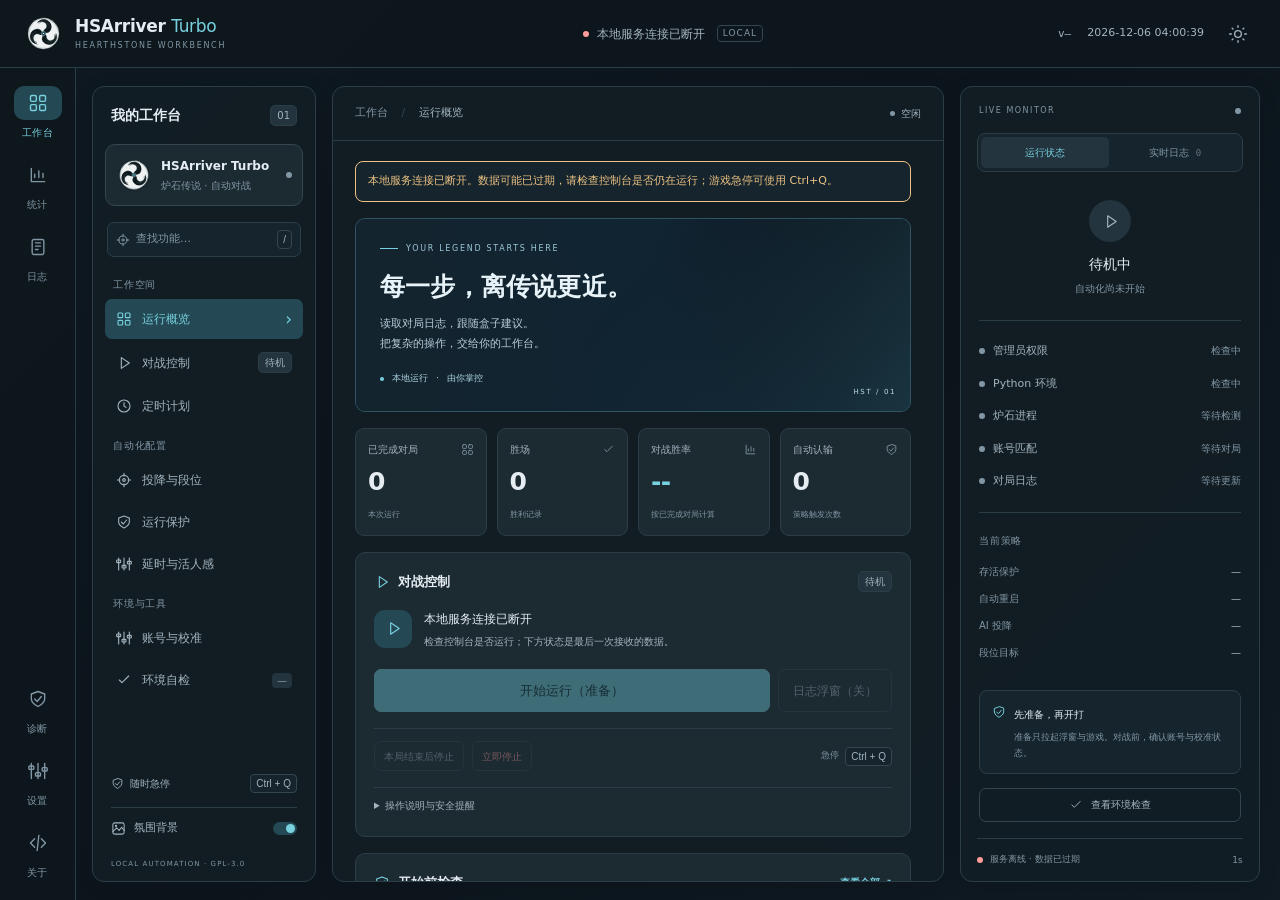
==== commit 4a8ced1a: "feat: 移除 OASX 素材与字样，宣传图改用 exe 界面，纳入桌面程序及运行依赖 - 删除 web/assets/oasx-backdrop.webp，氛围背景改为纯 CSS 渐变 - 清理 " ====
--- a/web/index.html
+++ b/web/index.html
@@ -8,7 +8,7 @@
 <meta name="description" content="HSArriver Turbo 炉石自动化本地工作台：对战控制、定时计划、环境检查与实时日志。">
 <title>HSArriver Turbo · 工作台</title>
 <link rel="icon" type="image/svg+xml" href="[data-uri]">
-<style>/* OASX-inspired tinted surfaces, 8pt rhythm, and independent workbench panes. */
+<style>/* HSArriver Turbo workbench: tinted surfaces, 8pt rhythm, independent panes. */
 :root {
   color-scheme: dark;
   --bg: #0d161c;
@@ -34,7 +34,7 @@
   --gold-bright: var(--accent);
   --radius: 12px;
   --shadow: 0 4px 20px rgba(0, 0, 0, .12);
-  --backdrop: url("[data-uri]